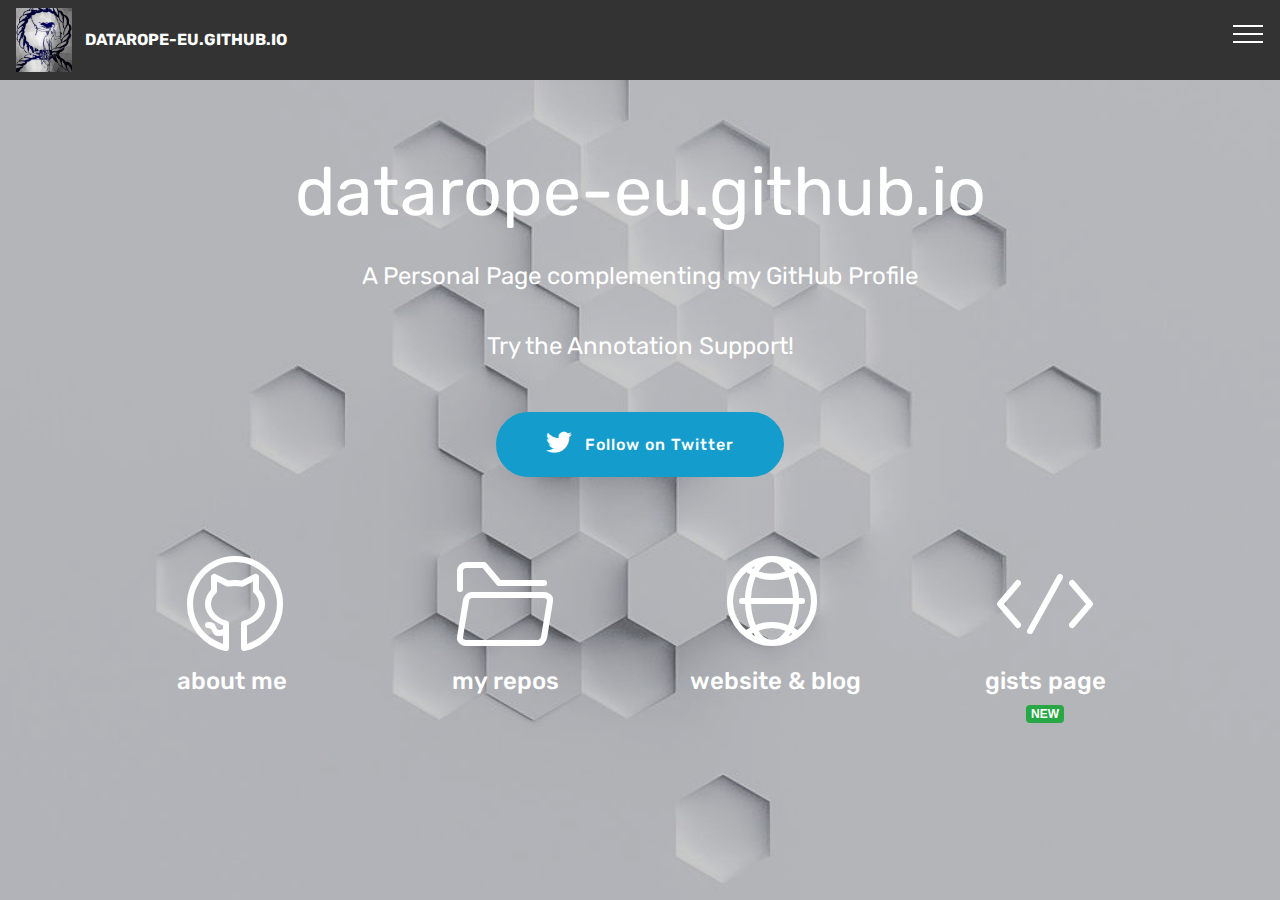
==== index.html @ dbf048c5 "Adding Annotation Support" ====
<!DOCTYPE html>
<html>
<head>
  <meta charset="UTF-8">
  <meta http-equiv="X-UA-Compatible" content="IE=edge">
  <meta name="generator" content="undefined">
  <meta name="viewport" content="width=device-width, initial-scale=1, minimum-scale=1">
  <link rel="shortcut icon" href="assets/images/ms-icon-128x128.png" type="image/x-icon">
  <meta name="description" content="Welcome to DataRope EU on github! This is my personal page, visit my repos and blog, as well. Not to mention the gists page.">
  <title>datarope-eu.github.io | Home</title>
  <link rel="stylesheet" href="assets/web/assets/mobirise-icons-bold/mobirise-icons-bold.css">
  <link rel="stylesheet" href="assets/web/assets/mobirise-icons/mobirise-icons.css">
  <link rel="stylesheet" href="assets/tether/tether.min.css">
  <link rel="stylesheet" href="assets/bootstrap/css/bootstrap.min.css">
  <link rel="stylesheet" href="assets/bootstrap/css/bootstrap-grid.min.css">
  <link rel="stylesheet" href="assets/bootstrap/css/bootstrap-reboot.min.css">
  <link rel="stylesheet" href="assets/dropdown/css/style.css">
  <link rel="stylesheet" href="assets/socicon/css/styles.css">
  <link rel="stylesheet" href="assets/animatecss/animate.min.css">
  <link rel="stylesheet" href="assets/theme/css/style.css">
  <link rel="stylesheet" href="assets/mobirise/css/mbr-additional.css" type="text/css">
</head>

<body>
  <section class="menu cid-r6rlyRxG85" once="menu" id="menu1-0">
    <nav class="navbar navbar-expand beta-menu navbar-dropdown align-items-center navbar-fixed-top collapsed">
        <button class="navbar-toggler navbar-toggler-right" type="button" data-toggle="collapse" data-target="#navbarSupportedContent" aria-controls="navbarSupportedContent" aria-expanded="false" aria-label="Toggle navigation">
            <div class="hamburger">
                <span></span>
                <span></span>
                <span></span>
                <span></span>
            </div>
        </button>
        <div class="menu-logo">
            <div class="navbar-brand">
                <span class="navbar-logo">
                    <a href="https://datarope-eu.github.io">
                         <img src="assets/images/ms-icon-128x128.png" alt="datarope-eu" title="" style="height: 4rem;">
                    </a>
                </span>
                <span class="navbar-caption-wrap"><a class="navbar-caption text-white display-4" href="https://datarope-eu.github.io">DATAROPE-EU.GITHUB.IO</a></span>
            </div>
        </div>
        <div class="collapse navbar-collapse" id="navbarSupportedContent">
            <ul class="navbar-nav nav-dropdown nav-right" data-app-modern-menu="true"><li class="nav-item">
                    <a class="nav-link link text-white display-4" href="https://stackexchange.com/users/14289526/datarope-eu"><span class="socicon socicon-stackoverflow mbr-iconfont mbr-iconfont-btn"></span>stackexchange
                        </a>
                </li>
                <li class="nav-item">
                    <a class="nav-link link text-white display-4" href="https://datarope-eu.github.io"><span class="socicon socicon-github mbr-iconfont mbr-iconfont-btn"></span>
                        about me</a><a class="badge badge-warning" title="Real Gits, out in the wild!"> CAUTION! LIVE GIT </a>
                </li></ul>
        </div>
    </nav>
</section>

<section class="engine"><a href="https://datarope-eu.github.io">DataRope in GitHub</a></section><section class="header12 cid-r6rmsxIyVg mbr-fullscreen" id="header12-1">
    <div class="mbr-overlay" style="opacity: 0.4; background-color: rgb(118, 118, 118);">
    </div>

    <div class="container  ">
            <div class="media-container">
                <div class="col-md-12 align-center">
                    <h1 class="mbr-section-title pb-3 mbr-white mbr-bold mbr-fonts-style display-1"><span style="font-weight: normal;">
                        datarope-eu.github.io</span></h1>
                    <p class="mbr-text pb-3 mbr-white mbr-fonts-style display-5">
                        A Personal Page complementing my GitHub Profile</p>
                    <p class="mbr-text pb-3 mbr-white mbr-fonts-style display-5">
                        Try the Annotation Support!</p>                    
                    <div class="mbr-section-btn align-center py-2"><a class="btn btn-md btn-primary display-4" href="https://twitter.com/datarope_eu" target="_blank"><span class="socicon socicon-twitter mbr-iconfont mbr-iconfont-btn"></span>Follow on Twitter</a></div>

                    <div class="icons-media-container mbr-white">
                        <div class="card col-12 col-md-6 col-lg-3">
                            <div class="icon-block">
                            <a href="https://github.com/datarope-eu" target="_blank">
                                <span class="mbr-iconfont mbrib-github"></span>
                            </a>
                            </div>
                            <h5 class="mbr-fonts-style display-5">
                                about me&nbsp;</h5>
                        </div>

                        <div class="card col-12 col-md-6 col-lg-3">
                            <div class="icon-block">
                                <a href="my-repos.html" target="_blank">
                                    <span class="mbr-iconfont mbrib-opened-folder"></span>
                                </a>
                            </div>
                            <h5 class="mbr-fonts-style display-5">
                                my repos</h5>
                        </div>

                        <div class="card col-12 col-md-6 col-lg-3">
                            <div class="icon-block">
                                <a href="https://www.datarope.eu" target="_blank">
                                    <span class="mbr-iconfont mbrib-globe-2"></span>
                                </a>
                            </div>
                            <h5 class="mbr-fonts-style display-5">website &amp; blog</h5>
                        </div>

                        <div class="card col-12 col-md-6 col-lg-3">
                            <div class="icon-block">
                                <a href="https://gist.github.com/datarope-eu" target="_blank">
                                    <span class="mbr-iconfont mbrib-code"></span>
                                </a>
                            </div>
                            <h5 class="mbr-fonts-style display-5">gists page</h5>
                            <a href="https://gist.github.com/datarope-eu" target="_blank"><span class="badge badge-success" title="gits gobbling up gists">NEW</span></a>
                        </div>
                    </div>
                </div>
            </div>
    </div>
</section>


  <script src="assets/web/assets/jquery/jquery.min.js"></script>
  <script src="assets/bootstrap/js/bootstrap.min.js"></script>
  <script src="assets/dropdown/js/script.min.js"></script>
  <script src="assets/viewportchecker/jquery.viewportchecker.js"></script>
  <script src="assets/theme/js/script.js"></script>
  <script src="https://hypothes.is/embed.js" async></script>
  </body>
</html>
---- assets/web/assets/mobirise-icons-bold/mobirise-icons-bold.css ----
@font-face {
  font-family: 'mobirise-icons-bold';
  src:  url('mobirise-icons-bold.eot?m1l4yr');
  src:  url('mobirise-icons-bold.eot?m1l4yr#iefix') format('embedded-opentype'),
    url('mobirise-icons-bold.ttf?m1l4yr') format('truetype'),
    url('mobirise-icons-bold.woff?m1l4yr') format('woff'),
    url('mobirise-icons-bold.svg?m1l4yr#mobirise-icons-bold') format('svg');
  font-weight: normal;
  font-style: normal;
}

[class^="mbrib-"], [class*="mbrib-"] {
  /* use !important to prevent issues with browser extensions that change fonts */
  font-family: 'mobirise-icons-bold' !important;
  speak: none;
  font-style: normal;
  font-weight: normal;
  font-variant: normal;
  text-transform: none;
  line-height: 1;

  /* Better Font Rendering =========== */
  -webkit-font-smoothing: antialiased;
  -moz-osx-font-smoothing: grayscale;
}

.mbrib-add-submenu:before {
  content: "\e900";
}
.mbrib-alert:before {
  content: "\e901";
}
.mbrib-align-center:before {
  content: "\e902";
}
.mbrib-align-justify:before {
  content: "\e903";
}
.mbrib-align-left:before {
  content: "\e904";
}
.mbrib-align-right:before {
  content: "\e905";
}
.mbrib-android:before {
  content: "\e906";
}
.mbrib-apple:before {
  content: "\e907";
}
.mbrib-arrow-down:before {
  content: "\e908";
}
.mbrib-arrow-next:before {
  content: "\e909";
}
.mbrib-arrow-prev:before {
  content: "\e90a";
}
.mbrib-arrow-up:before {
  content: "\e90b";
}
.mbrib-bold:before {
  content: "\e90c";
}
.mbrib-bookmark:before {
  content: "\e90d";
}
.mbrib-bootstrap:before {
  content: "\e90e";
}
.mbrib-briefcase:before {
  content: "\e90f";
}
.mbrib-browse:before {
  content: "\e910";
}
.mbrib-bulleted-list:before {
  content: "\e911";
}
.mbrib-calendar:before {
  content: "\e912";
}
.mbrib-camera:before {
  content: "\e913";
}
.mbrib-cart-add:before {
  content: "\e914";
}
.mbrib-cart-full:before {
  content: "\e915";
}
.mbrib-cash:before {
  content: "\e916";
}
.mbrib-change-style:before {
  content: "\e917";
}
.mbrib-chat:before {
  content: "\e918";
}
.mbrib-clock:before {
  content: "\e919";
}
.mbrib-close:before {
  content: "\e91a";
}
.mbrib-cloud:before {
  content: "\e91b";
}
.mbrib-code:before {
  content: "\e91c";
}
.mbrib-contact-form:before {
  content: "\e91d";
}
.mbrib-credit-card:before {
  content: "\e91e";
}
.mbrib-cursor-click:before {
  content: "\e91f";
}
.mbrib-cust-feedback:before {
  content: "\e920";
}
.mbrib-database:before {
  content: "\e921";
}
.mbrib-delivery:before {
  content: "\e922";
}
.mbrib-desktop:before {
  content: "\e923";
}
.mbrib-devices:before {
  content: "\e924";
}
.mbrib-down:before {
  content: "\e925";
}
.mbrib-download:before {
  content: "\e926";
}
.mbrib-drag-n-drop:before {
  content: "\e927";
}
.mbrib-drag-n-drop2:before {
  content: "\e928";
}
.mbrib-edit:before {
  content: "\e929";
}
.mbrib-edit2:before {
  content: "\e92a";
}
.mbrib-error:before {
  content: "\e92b";
}
.mbrib-extension:before {
  content: "\e92c";
}
.mbrib-features:before {
  content: "\e92d";
}
.mbrib-file:before {
  content: "\e92e";
}
.mbrib-flag:before {
  content: "\e92f";
}
.mbrib-folder:before {
  content: "\e930";
}
.mbrib-gift:before {
  content: "\e931";
}
.mbrib-github:before {
  content: "\e932";
}
.mbrib-globe-2:before {
  content: "\e933";
}
.mbrib-globe:before {
  content: "\e934";
}
.mbrib-growing-chart:before {
  content: "\e935";
}
.mbrib-hearth:before {
  content: "\e936";
}
.mbrib-help:before {
  content: "\e937";
}
.mbrib-home:before {
  content: "\e938";
}
.mbrib-hot-cup:before {
  content: "\e939";
}
.mbrib-idea:before {
  content: "\e93a";
}
.mbrib-image-gallery:before {
  content: "\e93b";
}
.mbrib-image-slider:before {
  content: "\e93c";
}
.mbrib-info:before {
  content: "\e93d";
}
.mbrib-italic:before {
  content: "\e93e";
}
.mbrib-key:before {
  content: "\e93f";
}
.mbrib-laptop:before {
  content: "\e940";
}
.mbrib-layers:before {
  content: "\e941";
}
.mbrib-left-right:before {
  content: "\e942";
}
.mbrib-left:before {
  content: "\e943";
}
.mbrib-letter:before {
  content: "\e944";
}
.mbrib-like:before {
  content: "\e945";
}
.mbrib-link:before {
  content: "\e946";
}
.mbrib-lock:before {
  content: "\e947";
}
.mbrib-login:before {
  content: "\e948";
}
.mbrib-logout:before {
  content: "\e949";
}
.mbrib-magic-stick:before {
  content: "\e94a";
}
.mbrib-map-pin:before {
  content: "\e94b";
}
.mbrib-menu:before {
  content: "\e94c";
}
.mbrib-mobile:before {
  content: "\e94d";
}
.mbrib-mobile2:before {
  content: "\e94e";
}
.mbrib-mobirise:before {
  content: "\e94f";
}
.mbrib-more-horizontal:before {
  content: "\e950";
}
.mbrib-more-vertical:before {
  content: "\e951";
}
.mbrib-music:before {
  content: "\e952";
}
.mbrib-new-file:before {
  content: "\e953";
}
.mbrib-numbered-list:before {
  content: "\e954";
}
.mbrib-opened-folder:before {
  content: "\e955";
}
.mbrib-pages:before {
  content: "\e956";
}
.mbrib-paper-plane:before {
  content: "\e957";
}
.mbrib-paperclip:before {
  content: "\e958";
}
.mbrib-photo:before {
  content: "\e959";
}
.mbrib-photos:before {
  content: "\e95a";
}
.mbrib-pin:before {
  content: "\e95b";
}
.mbrib-play:before {
  content: "\e95c";
}
.mbrib-plus:before {
  content: "\e95d";
}
.mbrib-preview:before {
  content: "\e95e";
}
.mbrib-print:before {
  content: "\e95f";
}
.mbrib-protect:before {
  content: "\e960";
}
.mbrib-question:before {
  content: "\e961";
}
.mbrib-quote-left:before {
  content: "\e962";
}
.mbrib-quote-right:before {
  content: "\e963";
}
.mbrib-redo:before {
  content: "\e964";
}
.mbrib-refresh:before {
  content: "\e965";
}
.mbrib-responsive:before {
  content: "\e966";
}
.mbrib-right:before {
  content: "\e967";
}
.mbrib-rocket:before {
  content: "\e968";
}
.mbrib-sad-face:before {
  content: "\e969";
}
.mbrib-sale:before {
  content: "\e96a";
}
.mbrib-save:before {
  content: "\e96b";
}
.mbrib-search:before {
  content: "\e96c";
}
.mbrib-setting:before {
  content: "\e96d";
}
.mbrib-setting2:before {
  content: "\e96e";
}
.mbrib-setting3:before {
  content: "\e96f";
}
.mbrib-share:before {
  content: "\e970";
}
.mbrib-shopping-bag:before {
  content: "\e971";
}
.mbrib-shopping-basket:before {
  content: "\e972";
}
.mbrib-shopping-cart:before {
  content: "\e973";
}
.mbrib-sites:before {
  content: "\e974";
}
.mbrib-smile-face:before {
  content: "\e975";
}
.mbrib-speed:before {
  content: "\e976";
}
.mbrib-star:before {
  content: "\e977";
}
.mbrib-success:before {
  content: "\e978";
}
.mbrib-sun:before {
  content: "\e979";
}
.mbrib-sun2:before {
  content: "\e97a";
}
.mbrib-tablet-vertical:before {
  content: "\e97b";
}
.mbrib-tablet:before {
  content: "\e97c";
}
.mbrib-target:before {
  content: "\e97d";
}
.mbrib-timer:before {
  content: "\e97e";
}
.mbrib-to-ftp:before {
  content: "\e97f";
}
.mbrib-to-local-drive:before {
  content: "\e980";
}
.mbrib-touch-swipe:before {
  content: "\e981";
}
.mbrib-touch:before {
  content: "\e982";
}
.mbrib-trash:before {
  content: "\e983";
}
.mbrib-underline:before {
  content: "\e984";
}
.mbrib-undo:before {
  content: "\e985";
}
.mbrib-unlink:before {
  content: "\e986";
}
.mbrib-unlock:before {
  content: "\e987";
}
.mbrib-up-down:before {
  content: "\e988";
}
.mbrib-up:before {
  content: "\e989";
}
.mbrib-update:before {
  content: "\e98a";
}
.mbrib-upload:before {
  content: "\e98b";
}
.mbrib-user:before {
  content: "\e98c";
}
.mbrib-user2:before {
  content: "\e98d";
}
.mbrib-users:before {
  content: "\e98e";
}
.mbrib-video-play:before {
  content: "\e98f";
}
.mbrib-video:before {
  content: "\e990";
}
.mbrib-watch:before {
  content: "\e991";
}
.mbrib-website-theme:before {
  content: "\e992";
}
.mbrib-wifi:before {
  content: "\e993";
}
.mbrib-windows:before {
  content: "\e994";
}
.mbrib-zoom-out:before {
  content: "\e995";
}
---- assets/web/assets/mobirise-icons/mobirise-icons.css ----
@font-face {
  font-family: 'MobiriseIcons';
  src:  url('mobirise-icons.eot?spat4u');
  src:  url('mobirise-icons.eot?spat4u#iefix') format('embedded-opentype'),
    url('mobirise-icons.ttf?spat4u') format('truetype'),
    url('mobirise-icons.woff?spat4u') format('woff'),
    url('mobirise-icons.svg?spat4u#MobiriseIcons') format('svg');
  font-weight: normal;
  font-style: normal;
}

[class^="mbri-"], [class*=" mbri-"] {
  /* use !important to prevent issues with browser extensions that change fonts */
  font-family: MobiriseIcons !important;
  speak: none;
  font-style: normal;
  font-weight: normal;
  font-variant: normal;
  text-transform: none;
  line-height: 1;

  /* Better Font Rendering =========== */
  -webkit-font-smoothing: antialiased;
  -moz-osx-font-smoothing: grayscale;
}

.mbri-add-submenu:before {
  content: "\e900";
}
.mbri-alert:before {
  content: "\e901";
}
.mbri-align-center:before {
  content: "\e902";
}
.mbri-align-justify:before {
  content: "\e903";
}
.mbri-align-left:before {
  content: "\e904";
}
.mbri-align-right:before {
  content: "\e905";
}
.mbri-android:before {
  content: "\e906";
}
.mbri-apple:before {
  content: "\e907";
}
.mbri-arrow-down:before {
  content: "\e908";
}
.mbri-arrow-next:before {
  content: "\e909";
}
.mbri-arrow-prev:before {
  content: "\e90a";
}
.mbri-arrow-up:before {
  content: "\e90b";
}
.mbri-bold:before {
  content: "\e90c";
}
.mbri-bookmark:before {
  content: "\e90d";
}
.mbri-bootstrap:before {
  content: "\e90e";
}
.mbri-briefcase:before {
  content: "\e90f";
}
.mbri-browse:before {
  content: "\e910";
}
.mbri-bulleted-list:before {
  content: "\e911";
}
.mbri-calendar:before {
  content: "\e912";
}
.mbri-camera:before {
  content: "\e913";
}
.mbri-cart-add:before {
  content: "\e914";
}
.mbri-cart-full:before {
  content: "\e915";
}
.mbri-cash:before {
  content: "\e916";
}
.mbri-change-style:before {
  content: "\e917";
}
.mbri-chat:before {
  content: "\e918";
}
.mbri-clock:before {
  content: "\e919";
}
.mbri-close:before {
  content: "\e91a";
}
.mbri-cloud:before {
  content: "\e91b";
}
.mbri-code:before {
  content: "\e91c";
}
.mbri-contact-form:before {
  content: "\e91d";
}
.mbri-credit-card:before {
  content: "\e91e";
}
.mbri-cursor-click:before {
  content: "\e91f";
}
.mbri-cust-feedback:before {
  content: "\e920";
}
.mbri-database:before {
  content: "\e921";
}
.mbri-delivery:before {
  content: "\e922";
}
.mbri-desktop:before {
  content: "\e923";
}
.mbri-devices:before {
  content: "\e924";
}
.mbri-down:before {
  content: "\e925";
}
.mbri-download:before {
  content: "\e989";
}
.mbri-drag-n-drop:before {
  content: "\e927";
}
.mbri-drag-n-drop2:before {
  content: "\e928";
}
.mbri-edit:before {
  content: "\e929";
}
.mbri-edit2:before {
  content: "\e92a";
}
.mbri-error:before {
  content: "\e92b";
}
.mbri-extension:before {
  content: "\e92c";
}
.mbri-features:before {
  content: "\e92d";
}
.mbri-file:before {
  content: "\e92e";
}
.mbri-flag:before {
  content: "\e92f";
}
.mbri-folder:before {
  content: "\e930";
}
.mbri-gift:before {
  content: "\e931";
}
.mbri-github:before {
  content: "\e932";
}
.mbri-globe:before {
  content: "\e933";
}
.mbri-globe-2:before {
  content: "\e934";
}
.mbri-growing-chart:before {
  content: "\e935";
}
.mbri-hearth:before {
  content: "\e936";
}
.mbri-help:before {
  content: "\e937";
}
.mbri-home:before {
  content: "\e938";
}
.mbri-hot-cup:before {
  content: "\e939";
}
.mbri-idea:before {
  content: "\e93a";
}
.mbri-image-gallery:before {
  content: "\e93b";
}
.mbri-image-slider:before {
  content: "\e93c";
}
.mbri-info:before {
  content: "\e93d";
}
.mbri-italic:before {
  content: "\e93e";
}
.mbri-key:before {
  content: "\e93f";
}
.mbri-laptop:before {
  content: "\e940";
}
.mbri-layers:before {
  content: "\e941";
}
.mbri-left-right:before {
  content: "\e942";
}
.mbri-left:before {
  content: "\e943";
}
.mbri-letter:before {
  content: "\e944";
}
.mbri-like:before {
  content: "\e945";
}
.mbri-link:before {
  content: "\e946";
}
.mbri-lock:before {
  content: "\e947";
}
.mbri-login:before {
  content: "\e948";
}
.mbri-logout:before {
  content: "\e949";
}
.mbri-magic-stick:before {
  content: "\e94a";
}
.mbri-map-pin:before {
  content: "\e94b";
}
.mbri-menu:before {
  content: "\e94c";
}
.mbri-mobile:before {
  content: "\e94d";
}
.mbri-mobile2:before {
  content: "\e94e";
}
.mbri-mobirise:before {
  content: "\e94f";
}
.mbri-more-horizontal:before {
  content: "\e950";
}
.mbri-more-vertical:before {
  content: "\e951";
}
.mbri-music:before {
  content: "\e952";
}
.mbri-new-file:before {
  content: "\e953";
}
.mbri-numbered-list:before {
  content: "\e954";
}
.mbri-opened-folder:before {
  content: "\e955";
}
.mbri-pages:before {
  content: "\e956";
}
.mbri-paper-plane:before {
  content: "\e957";
}
.mbri-paperclip:before {
  content: "\e958";
}
.mbri-photo:before {
  content: "\e959";
}
.mbri-photos:before {
  content: "\e95a";
}
.mbri-pin:before {
  content: "\e95b";
}
.mbri-play:before {
  content: "\e95c";
}
.mbri-plus:before {
  content: "\e95d";
}
.mbri-preview:before {
  content: "\e95e";
}
.mbri-print:before {
  content: "\e95f";
}
.mbri-protect:before {
  content: "\e960";
}
.mbri-question:before {
  content: "\e961";
}
.mbri-quote-left:before {
  content: "\e962";
}
.mbri-quote-right:before {
  content: "\e963";
}
.mbri-refresh:before {
  content: "\e964";
}
.mbri-responsive:before {
  content: "\e965";
}
.mbri-right:before {
  content: "\e966";
}
.mbri-rocket:before {
  content: "\e967";
}
.mbri-sad-face:before {
  content: "\e968";
}
.mbri-sale:before {
  content: "\e969";
}
.mbri-save:before {
  content: "\e96a";
}
.mbri-search:before {
  content: "\e96b";
}
.mbri-setting:before {
  content: "\e96c";
}
.mbri-setting2:before {
  content: "\e96d";
}
.mbri-setting3:before {
  content: "\e96e";
}
.mbri-share:before {
  content: "\e96f";
}
.mbri-shopping-bag:before {
  content: "\e970";
}
.mbri-shopping-basket:before {
  content: "\e971";
}
.mbri-shopping-cart:before {
  content: "\e972";
}
.mbri-sites:before {
  content: "\e973";
}
.mbri-smile-face:before {
  content: "\e974";
}
.mbri-speed:before {
  content: "\e975";
}
.mbri-star:before {
  content: "\e976";
}
.mbri-success:before {
  content: "\e977";
}
.mbri-sun:before {
  content: "\e978";
}
.mbri-sun2:before {
  content: "\e979";
}
.mbri-tablet:before {
  content: "\e97a";
}
.mbri-tablet-vertical:before {
  content: "\e97b";
}
.mbri-target:before {
  content: "\e97c";
}
.mbri-timer:before {
  content: "\e97d";
}
.mbri-to-ftp:before {
  content: "\e97e";
}
.mbri-to-local-drive:before {
  content: "\e97f";
}
.mbri-touch-swipe:before {
  content: "\e980";
}
.mbri-touch:before {
  content: "\e981";
}
.mbri-trash:before {
  content: "\e982";
}
.mbri-underline:before {
  content: "\e983";
}
.mbri-unlink:before {
  content: "\e984";
}
.mbri-unlock:before {
  content: "\e985";
}
.mbri-up-down:before {
  content: "\e986";
}
.mbri-up:before {
  content: "\e987";
}
.mbri-update:before {
  content: "\e988";
}
.mbri-upload:before {
 content: "\e926"; 
}
.mbri-user:before {
  content: "\e98a";
}
.mbri-user2:before {
  content: "\e98b";
}
.mbri-users:before {
  content: "\e98c";
}
.mbri-video:before {
  content: "\e98d";
}
.mbri-video-play:before {
  content: "\e98e";
}
.mbri-watch:before {
  content: "\e98f";
}
.mbri-website-theme:before {
  content: "\e990";
}
.mbri-wifi:before {
  content: "\e991";
}
.mbri-windows:before {
  content: "\e992";
}
.mbri-zoom-out:before {
  content: "\e993";
}
.mbri-redo:before {
  content: "\e994";
}
.mbri-undo:before {
  content: "\e995";
}
---- assets/dropdown/css/style.css ----
.navbar-dropdown {
  left: 0;
  padding: 0;
  position: absolute;
  right: 0;
  top: 0;
  transition: all 0.45s ease;
  z-index: 1030;
  background: #282828; }
  .navbar-dropdown .navbar-logo {
    margin-right: 0.8rem;
    transition: margin 0.3s ease-in-out;
    vertical-align: middle; }
    .navbar-dropdown .navbar-logo img {
      height: 3.125rem;
      transition: all 0.3s ease-in-out; }
    .navbar-dropdown .navbar-logo.mbr-iconfont {
      font-size: 3.125rem;
      line-height: 3.125rem; }
  .navbar-dropdown .navbar-caption {
    font-weight: 700;
    white-space: normal;
    vertical-align: -4px;
    line-height: 3.125rem !important; }
    .navbar-dropdown .navbar-caption, .navbar-dropdown .navbar-caption:hover {
      color: inherit;
      text-decoration: none; }
  .navbar-dropdown .mbr-iconfont + .navbar-caption {
    vertical-align: -1px; }
  .navbar-dropdown.navbar-fixed-top {
    position: fixed; }
  .navbar-dropdown .navbar-brand span {
    vertical-align: -4px; }
  .navbar-dropdown.bg-color.transparent {
    background: none; }
  .navbar-dropdown.navbar-short .navbar-brand {
    padding: 0.625rem 0; }
    .navbar-dropdown.navbar-short .navbar-brand span {
      vertical-align: -1px; }
  .navbar-dropdown.navbar-short .navbar-caption {
    line-height: 2.375rem !important;
    vertical-align: -2px; }
  .navbar-dropdown.navbar-short .navbar-logo {
    margin-right: 0.5rem; }
    .navbar-dropdown.navbar-short .navbar-logo img {
      height: 2.375rem; }
    .navbar-dropdown.navbar-short .navbar-logo.mbr-iconfont {
      font-size: 2.375rem;
      line-height: 2.375rem; }
  .navbar-dropdown.navbar-short .mbr-table-cell {
    height: 3.625rem; }
  .navbar-dropdown .navbar-close {
    left: 0.6875rem;
    position: fixed;
    top: 0.75rem;
    z-index: 1000; }
  .navbar-dropdown .hamburger-icon {
    content: "";
    display: inline-block;
    vertical-align: middle;
    width: 16px;
    -webkit-box-shadow: 0 -6px 0 1px #282828,0 0 0 1px #282828,0 6px 0 1px #282828;
    -moz-box-shadow: 0 -6px 0 1px #282828,0 0 0 1px #282828,0 6px 0 1px #282828;
    box-shadow: 0 -6px 0 1px #282828,0 0 0 1px #282828,0 6px 0 1px #282828; }

.dropdown-menu .dropdown-toggle[data-toggle="dropdown-submenu"]::after {
  border-bottom: 0.35em solid transparent;
  border-left: 0.35em solid;
  border-right: 0;
  border-top: 0.35em solid transparent;
  margin-left: 0.3rem; }

.dropdown-menu .dropdown-item:focus {
  outline: 0; }

.nav-dropdown {
  font-size: 0.75rem;
  font-weight: 500;
  height: auto !important; }
  .nav-dropdown .nav-btn {
    padding-left: 1rem; }
  .nav-dropdown .link {
    margin: .667em 1.667em;
    font-weight: 500;
    padding: 0;
    transition: color .2s ease-in-out; }
    .nav-dropdown .link.dropdown-toggle {
      margin-right: 2.583em; }
      .nav-dropdown .link.dropdown-toggle::after {
        margin-left: .25rem;
        border-top: 0.35em solid;
        border-right: 0.35em solid transparent;
        border-left: 0.35em solid transparent;
        border-bottom: 0; }
      .nav-dropdown .link.dropdown-toggle[aria-expanded="true"] {
        margin: 0;
        padding: 0.667em 3.263em  0.667em 1.667em; }
  .nav-dropdown .link::after,
  .nav-dropdown .dropdown-item::after {
    color: inherit; }
  .nav-dropdown .btn {
    font-size: 0.75rem;
    font-weight: 700;
    letter-spacing: 0;
    margin-bottom: 0;
    padding-left: 1.25rem;
    padding-right: 1.25rem; }
  .nav-dropdown .dropdown-menu {
    border-radius: 0;
    border: 0;
    left: 0;
    margin: 0;
    padding-bottom: 1.25rem;
    padding-top: 1.25rem;
    position: relative; }
  .nav-dropdown .dropdown-submenu {
    margin-left: 0.125rem;
    top: 0; }
  .nav-dropdown .dropdown-item {
    font-weight: 500;
    line-height: 2;
    padding: 0.3846em 4.615em 0.3846em 1.5385em;
    position: relative;
    transition: color .2s ease-in-out, background-color .2s ease-in-out; }
    .nav-dropdown .dropdown-item::after {
      margin-top: -0.3077em;
      position: absolute;
      right: 1.1538em;
      top: 50%; }
    .nav-dropdown .dropdown-item:focus, .nav-dropdown .dropdown-item:hover {
      background: none; }

@media (max-width: 767px) {
  .nav-dropdown.navbar-toggleable-sm {
    bottom: 0;
    display: none;
    left: 0;
    overflow-x: hidden;
    position: fixed;
    top: 0;
    transform: translateX(-100%);
    -ms-transform: translateX(-100%);
    -webkit-transform: translateX(-100%);
    width: 18.75rem;
    z-index: 999; } }
.nav-dropdown.navbar-toggleable-xl {
  bottom: 0;
  display: none;
  left: 0;
  overflow-x: hidden;
  position: fixed;
  top: 0;
  transform: translateX(-100%);
  -ms-transform: translateX(-100%);
  -webkit-transform: translateX(-100%);
  width: 18.75rem;
  z-index: 999; }

.nav-dropdown-sm {
  display: block !important;
  overflow-x: hidden;
  overflow: auto;
  padding-top: 3.875rem; }
  .nav-dropdown-sm::after {
    content: "";
    display: block;
    height: 3rem;
    width: 100%; }
  .nav-dropdown-sm.collapse.in ~ .navbar-close {
    display: block !important; }
  .nav-dropdown-sm.collapsing, .nav-dropdown-sm.collapse.in {
    transform: translateX(0);
    -ms-transform: translateX(0);
    -webkit-transform: translateX(0);
    transition: all 0.25s ease-out;
    -webkit-transition: all 0.25s ease-out;
    background: #282828; }
  .nav-dropdown-sm.collapsing[aria-expanded="false"] {
    transform: translateX(-100%);
    -ms-transform: translateX(-100%);
    -webkit-transform: translateX(-100%); }
  .nav-dropdown-sm .nav-item {
    display: block;
    margin-left: 0 !important;
    padding-left: 0; }
  .nav-dropdown-sm .link,
  .nav-dropdown-sm .dropdown-item {
    border-top: 1px dotted rgba(255, 255, 255, 0.1);
    font-size: 0.8125rem;
    line-height: 1.6;
    margin: 0 !important;
    padding: 0.875rem 2.4rem 0.875rem 1.5625rem !important;
    position: relative;
    white-space: normal; }
    .nav-dropdown-sm .link:focus, .nav-dropdown-sm .link:hover,
    .nav-dropdown-sm .dropdown-item:focus,
    .nav-dropdown-sm .dropdown-item:hover {
      background: rgba(0, 0, 0, 0.2) !important;
      color: #c0a375; }
  .nav-dropdown-sm .nav-btn {
    position: relative;
    padding: 1.5625rem 1.5625rem 0 1.5625rem; }
    .nav-dropdown-sm .nav-btn::before {
      border-top: 1px dotted rgba(255, 255, 255, 0.1);
      content: "";
      left: 0;
      position: absolute;
      top: 0;
      width: 100%; }
    .nav-dropdown-sm .nav-btn + .nav-btn {
      padding-top: 0.625rem; }
      .nav-dropdown-sm .nav-btn + .nav-btn::before {
        display: none; }
  .nav-dropdown-sm .btn {
    padding: 0.625rem 0; }
  .nav-dropdown-sm .dropdown-toggle[data-toggle="dropdown-submenu"]::after {
    margin-left: .25rem;
    border-top: 0.35em solid;
    border-right: 0.35em solid transparent;
    border-left: 0.35em solid transparent;
    border-bottom: 0; }
  .nav-dropdown-sm .dropdown-toggle[data-toggle="dropdown-submenu"][aria-expanded="true"]::after {
    border-top: 0;
    border-right: 0.35em solid transparent;
    border-left: 0.35em solid transparent;
    border-bottom: 0.35em solid; }
  .nav-dropdown-sm .dropdown-menu {
    margin: 0;
    padding: 0;
    position: relative;
    top: 0;
    left: 0;
    width: 100%;
    border: 0;
    float: none;
    border-radius: 0;
    background: none; }
  .nav-dropdown-sm .dropdown-submenu {
    left: 100%;
    margin-left: 0.125rem;
    margin-top: -1.25rem;
    top: 0; }

.navbar-toggleable-sm .nav-dropdown .dropdown-menu {
  position: absolute; }

.navbar-toggleable-sm .nav-dropdown .dropdown-submenu {
  left: 100%;
  margin-left: 0.125rem;
  margin-top: -1.25rem;
  top: 0; }

.navbar-toggleable-sm.opened .nav-dropdown .dropdown-menu {
  position: relative; }

.navbar-toggleable-sm.opened .nav-dropdown .dropdown-submenu {
  left: 0;
  margin-left: 00rem;
  margin-top: 0rem;
  top: 0; }

.is-builder .nav-dropdown.collapsing {
  transition: none !important; }

/*# sourceMappingURL=style.css.map */
---- assets/socicon/css/styles.css ----
@charset "UTF-8";

@font-face {
  font-family: "socicon";
  src:url("../fonts/socicon.eot");
  src:url("../fonts/socicon.eot?#iefix") format("embedded-opentype"),
    url("../fonts/socicon.woff") format("woff"),
    url("../fonts/socicon.ttf") format("truetype"),
    url("../fonts/socicon.svg#socicon") format("svg");
  font-weight: normal;
  font-style: normal;

}

[data-icon]:before {
  font-family: "socicon" !important;
  content: attr(data-icon);
  font-style: normal !important;
  font-weight: normal !important;
  font-variant: normal !important;
  text-transform: none !important;
  speak: none;
  line-height: 1;
  -webkit-font-smoothing: antialiased;
  -moz-osx-font-smoothing: grayscale;
}

[class^="socicon-"]:before,
[class*=" socicon-"]:before {
  font-family: "socicon" !important;
  font-style: normal !important;
  font-weight: normal !important;
  font-variant: normal !important;
  text-transform: none !important;
  speak: none;
  line-height: 1;
  -webkit-font-smoothing: antialiased;
  -moz-osx-font-smoothing: grayscale;
}

.socicon-modelmayhem:before {
  content: "\e000";
}
.socicon-mixcloud:before {
  content: "\e001";
}
.socicon-drupal:before {
  content: "\e002";
}
.socicon-swarm:before {
  content: "\e003";
}
.socicon-istock:before {
  content: "\e004";
}
.socicon-yammer:before {
  content: "\e005";
}
.socicon-ello:before {
  content: "\e006";
}
.socicon-stackoverflow:before {
  content: "\e007";
}
.socicon-persona:before {
  content: "\e008";
}
.socicon-triplej:before {
  content: "\e009";
}
.socicon-houzz:before {
  content: "\e00a";
}
.socicon-rss:before {
  content: "\e00b";
}
.socicon-paypal:before {
  content: "\e00c";
}
.socicon-odnoklassniki:before {
  content: "\e00d";
}
.socicon-airbnb:before {
  content: "\e00e";
}
.socicon-periscope:before {
  content: "\e00f";
}
.socicon-outlook:before {
  content: "\e010";
}
.socicon-coderwall:before {
  content: "\e011";
}
.socicon-tripadvisor:before {
  content: "\e012";
}
.socicon-appnet:before {
  content: "\e013";
}
.socicon-goodreads:before {
  content: "\e014";
}
.socicon-tripit:before {
  content: "\e015";
}
.socicon-lanyrd:before {
  content: "\e016";
}
.socicon-slideshare:before {
  content: "\e017";
}
.socicon-buffer:before {
  content: "\e018";
}
.socicon-disqus:before {
  content: "\e019";
}
.socicon-vkontakte:before {
  content: "\e01a";
}
.socicon-whatsapp:before {
  content: "\e01b";
}
.socicon-patreon:before {
  content: "\e01c";
}
.socicon-storehouse:before {
  content: "\e01d";
}
.socicon-pocket:before {
  content: "\e01e";
}
.socicon-mail:before {
  content: "\e01f";
}
.socicon-blogger:before {
  content: "\e020";
}
.socicon-technorati:before {
  content: "\e021";
}
.socicon-reddit:before {
  content: "\e022";
}
.socicon-dribbble:before {
  content: "\e023";
}
.socicon-stumbleupon:before {
  content: "\e024";
}
.socicon-digg:before {
  content: "\e025";
}
.socicon-envato:before {
  content: "\e026";
}
.socicon-behance:before {
  content: "\e027";
}
.socicon-delicious:before {
  content: "\e028";
}
.socicon-deviantart:before {
  content: "\e029";
}
.socicon-forrst:before {
  content: "\e02a";
}
.socicon-play:before {
  content: "\e02b";
}
.socicon-zerply:before {
  content: "\e02c";
}
.socicon-wikipedia:before {
  content: "\e02d";
}
.socicon-apple:before {
  content: "\e02e";
}
.socicon-flattr:before {
  content: "\e02f";
}
.socicon-github:before {
  content: "\e030";
}
.socicon-renren:before {
  content: "\e031";
}
.socicon-friendfeed:before {
  content: "\e032";
}
.socicon-newsvine:before {
  content: "\e033";
}
.socicon-identica:before {
  content: "\e034";
}
.socicon-bebo:before {
  content: "\e035";
}
.socicon-zynga:before {
  content: "\e036";
}
.socicon-steam:before {
  content: "\e037";
}
.socicon-xbox:before {
  content: "\e038";
}
.socicon-windows:before {
  content: "\e039";
}
.socicon-qq:before {
  content: "\e03a";
}
.socicon-douban:before {
  content: "\e03b";
}
.socicon-meetup:before {
  content: "\e03c";
}
.socicon-playstation:before {
  content: "\e03d";
}
.socicon-android:before {
  content: "\e03e";
}
.socicon-snapchat:before {
  content: "\e03f";
}
.socicon-twitter:before {
  content: "\e040";
}
.socicon-facebook:before {
  content: "\e041";
}
.socicon-googleplus:before {
  content: "\e042";
}
.socicon-pinterest:before {
  content: "\e043";
}
.socicon-foursquare:before {
  content: "\e044";
}
.socicon-yahoo:before {
  content: "\e045";
}
.socicon-skype:before {
  content: "\e046";
}
.socicon-yelp:before {
  content: "\e047";
}
.socicon-feedburner:before {
  content: "\e048";
}
.socicon-linkedin:before {
  content: "\e049";
}
.socicon-viadeo:before {
  content: "\e04a";
}
.socicon-xing:before {
  content: "\e04b";
}
.socicon-myspace:before {
  content: "\e04c";
}
.socicon-soundcloud:before {
  content: "\e04d";
}
.socicon-spotify:before {
  content: "\e04e";
}
.socicon-grooveshark:before {
  content: "\e04f";
}
.socicon-lastfm:before {
  content: "\e050";
}
.socicon-youtube:before {
  content: "\e051";
}
.socicon-vimeo:before {
  content: "\e052";
}
.socicon-dailymotion:before {
  content: "\e053";
}
.socicon-vine:before {
  content: "\e054";
}
.socicon-flickr:before {
  content: "\e055";
}
.socicon-500px:before {
  content: "\e056";
}
.socicon-wordpress:before {
  content: "\e058";
}
.socicon-tumblr:before {
  content: "\e059";
}
.socicon-twitch:before {
  content: "\e05a";
}
.socicon-8tracks:before {
  content: "\e05b";
}
.socicon-amazon:before {
  content: "\e05c";
}
.socicon-icq:before {
  content: "\e05d";
}
.socicon-smugmug:before {
  content: "\e05e";
}
.socicon-ravelry:before {
  content: "\e05f";
}
.socicon-weibo:before {
  content: "\e060";
}
.socicon-baidu:before {
  content: "\e061";
}
.socicon-angellist:before {
  content: "\e062";
}
.socicon-ebay:before {
  content: "\e063";
}
.socicon-imdb:before {
  content: "\e064";
}
.socicon-stayfriends:before {
  content: "\e065";
}
.socicon-residentadvisor:before {
  content: "\e066";
}
.socicon-google:before {
  content: "\e067";
}
.socicon-yandex:before {
  content: "\e068";
}
.socicon-sharethis:before {
  content: "\e069";
}
.socicon-bandcamp:before {
  content: "\e06a";
}
.socicon-itunes:before {
  content: "\e06b";
}
.socicon-deezer:before {
  content: "\e06c";
}
.socicon-telegram:before {
  content: "\e06e";
}
.socicon-openid:before {
  content: "\e06f";
}
.socicon-amplement:before {
  content: "\e070";
}
.socicon-viber:before {
  content: "\e071";
}
.socicon-zomato:before {
  content: "\e072";
}
.socicon-draugiem:before {
  content: "\e074";
}
.socicon-endomodo:before {
  content: "\e075";
}
.socicon-filmweb:before {
  content: "\e076";
}
.socicon-stackexchange:before {
  content: "\e077";
}
.socicon-wykop:before {
  content: "\e078";
}
.socicon-teamspeak:before {
  content: "\e079";
}
.socicon-teamviewer:before {
  content: "\e07a";
}
.socicon-ventrilo:before {
  content: "\e07b";
}
.socicon-younow:before {
  content: "\e07c";
}
.socicon-raidcall:before {
  content: "\e07d";
}
.socicon-mumble:before {
  content: "\e07e";
}
.socicon-medium:before {
  content: "\e06d";
}
.socicon-bebee:before {
  content: "\e07f";
}
.socicon-hitbox:before {
  content: "\e080";
}
.socicon-reverbnation:before {
  content: "\e081";
}
.socicon-formulr:before {
  content: "\e082";
}
.socicon-instagram:before {
  content: "\e057";
}
.socicon-battlenet:before {
  content: "\e083";
}
.socicon-chrome:before {
  content: "\e084";
}
.socicon-discord:before {
  content: "\e086";
}
.socicon-issuu:before {
  content: "\e087";
}
.socicon-macos:before {
  content: "\e088";
}
.socicon-firefox:before {
  content: "\e089";
}
.socicon-opera:before {
  content: "\e08d";
}
.socicon-keybase:before {
  content: "\e090";
}
.socicon-alliance:before {
  content: "\e091";
}
.socicon-livejournal:before {
  content: "\e092";
}
.socicon-googlephotos:before {
  content: "\e093";
}
.socicon-horde:before {
  content: "\e094";
}
.socicon-etsy:before {
  content: "\e095";
}
.socicon-zapier:before {
  content: "\e096";
}
.socicon-google-scholar:before {
  content: "\e097";
}
.socicon-researchgate:before {
  content: "\e098";
}
.socicon-wechat:before {
  content: "\e099";
}
.socicon-strava:before {
  content: "\e09a";
}
.socicon-line:before {
  content: "\e09b";
}
.socicon-lyft:before {
  content: "\e09c";
}
.socicon-uber:before {
  content: "\e09d";
}
.socicon-songkick:before {
  content: "\e09e";
}
.socicon-viewbug:before {
  content: "\e09f";
}
.socicon-googlegroups:before {
  content: "\e0a0";
}
.socicon-quora:before {
  content: "\e073";
}
.socicon-diablo:before {
  content: "\e085";
}
.socicon-blizzard:before {
  content: "\e0a1";
}
.socicon-hearthstone:before {
  content: "\e08b";
}
.socicon-heroes:before {
  content: "\e08a";
}
.socicon-overwatch:before {
  content: "\e08c";
}
.socicon-warcraft:before {
  content: "\e08e";
}
.socicon-starcraft:before {
  content: "\e08f";
}
.socicon-beam:before {
  content: "\e0a2";
}
.socicon-curse:before {
  content: "\e0a3";
}
.socicon-player:before {
  content: "\e0a4";
}
.socicon-streamjar:before {
  content: "\e0a5";
}
.socicon-nintendo:before {
  content: "\e0a6";
}
.socicon-hellocoton:before {
  content: "\e0a7";
}
---- assets/theme/css/style.css ----
/*!
 * Mobirise v4 theme (https://mobirise.com/)
 * Copyright 2017 Mobirise
 */
section {
  background-color: #eeeeee; }

section,
.container,
.container-fluid {
  position: relative;
  word-wrap: break-word; }

a.mbr-iconfont:hover {
  text-decoration: none; }

.article .lead p, .article .lead ul, .article .lead ol, .article .lead pre, .article .lead blockquote {
  margin-bottom: 0; }

a {
  font-style: normal;
  font-weight: 400;
  cursor: pointer; }
  a, a:hover {
    text-decoration: none; }

figure {
  margin-bottom: 0; }

body {
  color: #232323; }

h1, h2, h3, h4, h5, h6,
.h1, .h2, .h3, .h4, .h5, .h6,
.display-1, .display-2, .display-3, .display-4 {
  line-height: 1;
  word-break: break-word;
  word-wrap: break-word; }

b, strong {
  font-weight: bold; }

blockquote {
  padding: 10px 0 10px 20px;
  position: relative;
  border-left: 2px solid;
  border-color: #ff3366; }

input:-webkit-autofill, input:-webkit-autofill:hover, input:-webkit-autofill:focus, input:-webkit-autofill:active {
  transition-delay: 9999s;
  transition-property: background-color, color; }

textarea[type="hidden"] {
  display: none; }

body {
  position: relative; }

section {
  background-position: 50% 50%;
  background-repeat: no-repeat;
  background-size: cover; }
  section .mbr-background-video,
  section .mbr-background-video-preview {
    position: absolute;
    bottom: 0;
    left: 0;
    right: 0;
    top: 0; }

.hidden {
  visibility: hidden; }

.mbr-z-index20 {
  z-index: 20; }

/*! Base colors */
.mbr-white {
  color: #ffffff; }

.mbr-black {
  color: #000000; }

.mbr-bg-white {
  background-color: #ffffff; }

.mbr-bg-black {
  background-color: #000000; }

/*! Text-aligns */
.align-left {
  text-align: left; }

.align-center {
  text-align: center; }

.align-right {
  text-align: right; }

@media (max-width: 767px) {
  .align-left, .align-center, .align-right, .mbr-section-btn, .mbr-section-title {
    text-align: center; } }
/*! Font-weight  */
.mbr-light {
  font-weight: 300; }

.mbr-regular {
  font-weight: 400; }

.mbr-semibold {
  font-weight: 500; }

.mbr-bold {
  font-weight: 700; }

/*! Media  */
.media-size-item {
  -webkit-flex: 1 1 auto;
  -moz-flex: 1 1 auto;
  -ms-flex: 1 1 auto;
  -o-flex: 1 1 auto;
  flex: 1 1 auto; }

.media-content {
  -webkit-flex-basis: 100%;
  flex-basis: 100%; }

.media-container-row {
  display: -ms-flexbox;
  display: -webkit-flex;
  display: flex;
  -webkit-flex-direction: row;
  -ms-flex-direction: row;
  flex-direction: row;
  -webkit-flex-wrap: wrap;
  -ms-flex-wrap: wrap;
  flex-wrap: wrap;
  -webkit-justify-content: center;
  -ms-flex-pack: center;
  justify-content: center;
  -webkit-align-content: center;
  -ms-flex-line-pack: center;
  align-content: center;
  -webkit-align-items: start;
  -ms-flex-align: start;
  align-items: start; }
  .media-container-row .media-size-item {
    width: 400px; }

.media-container-column {
  display: -ms-flexbox;
  display: -webkit-flex;
  display: flex;
  -webkit-flex-direction: column;
  -ms-flex-direction: column;
  flex-direction: column;
  -webkit-flex-wrap: wrap;
  -ms-flex-wrap: wrap;
  flex-wrap: wrap;
  -webkit-justify-content: center;
  -ms-flex-pack: center;
  justify-content: center;
  -webkit-align-content: center;
  -ms-flex-line-pack: center;
  align-content: center;
  -webkit-align-items: stretch;
  -ms-flex-align: stretch;
  align-items: stretch; }
  .media-container-column > * {
    width: 100%; }

@media (min-width: 992px) {
  .media-container-row {
    -webkit-flex-wrap: nowrap;
    -ms-flex-wrap: nowrap;
    flex-wrap: nowrap; } }
figure {
  overflow: hidden; }

figure[mbr-media-size] {
  transition: width 0.1s; }

.mbr-figure img, .mbr-figure iframe {
  display: block;
  width: 100%; }

.card {
  background-color: transparent;
  border: none; }

.card-img {
  text-align: center;
  flex-shrink: 0;
  -webkit-flex-shrink: 0; }

.media {
  max-width: 100%;
  margin: 0 auto; }

.mbr-figure {
  -ms-flex-item-align: center;
  -ms-grid-row-align: center;
  -webkit-align-self: center;
  align-self: center; }

.media-container > div {
  max-width: 100%; }

.mbr-figure img, .card-img img {
  width: 100%; }

@media (max-width: 991px) {
  .media-size-item {
    width: auto !important; }

  .media {
    width: auto; }

  .mbr-figure {
    width: 100% !important; } }
/*! Buttons */
.mbr-section-btn {
  margin-left: -.25rem;
  margin-right: -.25rem;
  font-size: 0; }

nav .mbr-section-btn {
  margin-left: 0rem;
  margin-right: 0rem; }

/*! Btn icon margin */
.btn .mbr-iconfont, .btn.btn-sm .mbr-iconfont {
  cursor: pointer;
  margin-right: 0.5rem; }

.btn.btn-md .mbr-iconfont, .btn.btn-md .mbr-iconfont {
  margin-right: 0.8rem; }

.mbr-regular {
  font-weight: 400; }

.mbr-semibold {
  font-weight: 500; }

.mbr-bold {
  font-weight: 700; }

[type="submit"] {
  -webkit-appearance: none; }

/*! Full-screen */
.mbr-fullscreen .mbr-overlay {
  min-height: 100vh; }

.mbr-fullscreen {
  display: flex;
  display: -webkit-flex;
  display: -moz-flex;
  display: -ms-flex;
  display: -o-flex;
  align-items: center;
  -webkit-align-items: center;
  min-height: 100vh;
  padding-top: 3rem;
  padding-bottom: 3rem; }

/*! Map */
.map {
  height: 25rem;
  position: relative; }
  .map iframe {
    width: 100%;
    height: 100%; }

/* Form */
.form-asterisk {
  font-family: initial;
  position: absolute;
  top: -2px;
  font-weight: normal; }

/*! Scroll to top arrow */
.mbr-arrow-up {
  bottom: 25px;
  right: 90px;
  position: fixed;
  text-align: right;
  z-index: 5000;
  color: #ffffff;
  font-size: 32px;
  transform: rotate(180deg);
  -webkit-transform: rotate(180deg); }

.mbr-arrow-up a {
  background: rgba(0, 0, 0, 0.2);
  border-radius: 3px;
  color: #fff;
  display: inline-block;
  height: 60px;
  width: 60px;
  outline-style: none !important;
  position: relative;
  text-decoration: none;
  transition: all .3s ease-in-out;
  cursor: pointer;
  text-align: center; }
  .mbr-arrow-up a:hover {
    background-color: rgba(0, 0, 0, 0.4); }
  .mbr-arrow-up a i {
    line-height: 60px; }

.mbr-arrow-up-icon {
  display: block;
  color: #fff; }

.mbr-arrow-up-icon::before {
  content: "\203a";
  display: inline-block;
  font-family: serif;
  font-size: 32px;
  line-height: 1;
  font-style: normal;
  position: relative;
  top: 6px;
  left: -4px;
  -webkit-transform: rotate(-90deg);
  transform: rotate(-90deg); }

/*! Arrow Down */
.mbr-arrow {
  position: absolute;
  bottom: 45px;
  left: 50%;
  width: 60px;
  height: 60px;
  cursor: pointer;
  background-color: rgba(80, 80, 80, 0.5);
  border-radius: 50%;
  -webkit-transform: translateX(-50%);
  transform: translateX(-50%); }
  .mbr-arrow > a {
    display: inline-block;
    text-decoration: none;
    outline-style: none;
    -webkit-animation: arrowdown 1.7s ease-in-out infinite;
    animation: arrowdown 1.7s ease-in-out infinite; }
    .mbr-arrow > a > i {
      position: absolute;
      top: -2px;
      left: 15px;
      font-size: 2rem; }

@keyframes arrowdown {
  0% {
    transform: translateY(0px);
    -webkit-transform: translateY(0px); }
  50% {
    transform: translateY(-5px);
    -webkit-transform: translateY(-5px); }
  100% {
    transform: translateY(0px);
    -webkit-transform: translateY(0px); } }
@-webkit-keyframes arrowdown {
  0% {
    transform: translateY(0px);
    -webkit-transform: translateY(0px); }
  50% {
    transform: translateY(-5px);
    -webkit-transform: translateY(-5px); }
  100% {
    transform: translateY(0px);
    -webkit-transform: translateY(0px); } }
@media (max-width: 500px) {
  .mbr-arrow-up {
    left: 50%;
    right: auto;
    transform: translateX(-50%) rotate(180deg);
    -webkit-transform: translateX(-50%) rotate(180deg); } }
/*Gradients animation*/
@keyframes gradient-animation {
  from {
    background-position: 0% 100%;
    animation-timing-function: ease-in-out; }
  to {
    background-position: 100% 0%;
    animation-timing-function: ease-in-out; } }
@-webkit-keyframes gradient-animation {
  from {
    background-position: 0% 100%;
    animation-timing-function: ease-in-out; }
  to {
    background-position: 100% 0%;
    animation-timing-function: ease-in-out; } }
.bg-gradient {
  background-size: 200% 200%;
  animation: gradient-animation 5s infinite alternate;
  -webkit-animation: gradient-animation 5s infinite alternate; }

.menu .navbar-brand {
  display: -webkit-flex; }
  .menu .navbar-brand span {
    display: flex;
    display: -webkit-flex; }
  .menu .navbar-brand .navbar-caption-wrap {
    display: -webkit-flex; }
  .menu .navbar-brand .navbar-logo img {
    display: -webkit-flex; }
@media (min-width: 768px) and (max-width: 991px) {
  .menu .navbar-toggleable-sm .navbar-nav {
    display: -webkit-box;
    display: -webkit-flex;
    display: -ms-flexbox; } }
@media (min-width: 992px) {
  .menu .navbar-nav.nav-dropdown {
    display: -webkit-flex; }
  .menu .navbar-toggleable-sm .navbar-collapse {
    display: -webkit-flex !important; } }
@media (max-width: 767px) {
  .menu .navbar-collapse {
    max-height: 80vh; }
  .menu .dropdown-menu {
    max-height: 60vh; } }

.navbar {
  display: -webkit-flex;
  -webkit-flex-wrap: wrap;
  -webkit-align-items: center;
  -webkit-justify-content: space-between; }

.navbar-collapse {
  -webkit-flex-basis: 100%;
  -webkit-flex-grow: 1;
  -webkit-align-items: center;
  max-height: 93.5vh; }
  .navbar-collapse.show {
    overflow: auto; }

.nav-dropdown .link {
  padding: .667em 1.667em !important;
  margin: 0 !important; }

.nav {
  display: -webkit-flex;
  -webkit-flex-wrap: wrap; }

.row {
  display: -webkit-flex;
  -webkit-flex-wrap: wrap; }

.justify-content-center {
  -webkit-justify-content: center; }

.form-inline {
  display: -webkit-flex;
  -webkit-flex-flow: row wrap;
  -webkit-align-items: center; }

.card-wrapper {
  -webkit-flex: 1; }

.carousel-control {
  z-index: 10;
  display: -webkit-flex;
  -webkit-align-items: center;
  -webkit-justify-content: center; }

.carousel-controls {
  display: -webkit-flex; }

.media {
  display: -webkit-flex; }

.jq-selectbox__select {
  padding: 1.07em .5em;
  position: absolute;
  top: 0;
  left: 0;
  width: 100%; }

.jq-selectbox__dropdown {
  position: absolute;
  top: 100% !important;
  left: 0 !important;
  width: 100% !important; }

.jq-selectbox__trigger-arrow {
  transform: translateY(-50%); }

.jq-selectbox li {
  padding: 1.07em .5em; }

/*# sourceMappingURL=style.css.map */
.engine {
	position: absolute;
	text-indent: -2400px;
	text-align: center;
	padding: 0;
	top: 0;
	left: -2400px;
}
---- assets/mobirise/css/mbr-additional.css ----
@import url(https://fonts.googleapis.com/css?family=Rubik:300,300i,400,400i,500,500i,700,700i,900,900i);





body {
  font-style: normal;
  line-height: 1.5;
}
.mbr-section-title {
  font-style: normal;
  line-height: 1.2;
}
.mbr-section-subtitle {
  line-height: 1.3;
}
.mbr-text {
  font-style: normal;
  line-height: 1.6;
}
.display-1 {
  font-family: 'Rubik', sans-serif;
  font-size: 4.25rem;
}
.display-1 > .mbr-iconfont {
  font-size: 6.8rem;
}
.display-2 {
  font-family: 'Rubik', sans-serif;
  font-size: 3rem;
}
.display-2 > .mbr-iconfont {
  font-size: 4.8rem;
}
.display-4 {
  font-family: 'Rubik', sans-serif;
  font-size: 1rem;
}
.display-4 > .mbr-iconfont {
  font-size: 1.6rem;
}
.display-5 {
  font-family: 'Rubik', sans-serif;
  font-size: 1.5rem;
}
.display-5 > .mbr-iconfont {
  font-size: 2.4rem;
}
.display-7 {
  font-family: 'Rubik', sans-serif;
  font-size: 1rem;
}
.display-7 > .mbr-iconfont {
  font-size: 1.6rem;
}
/* ---- Fluid typography for mobile devices ---- */
/* 1.4 - font scale ratio ( bootstrap == 1.42857 ) */
/* 100vw - current viewport width */
/* (48 - 20)  48 == 48rem == 768px, 20 == 20rem == 320px(minimal supported viewport) */
/* 0.65 - min scale variable, may vary */
@media (max-width: 768px) {
  .display-1 {
    font-size: 3.4rem;
    font-size: calc( 2.1374999999999997rem + (4.25 - 2.1374999999999997) * ((100vw - 20rem) / (48 - 20)));
    line-height: calc( 1.4 * (2.1374999999999997rem + (4.25 - 2.1374999999999997) * ((100vw - 20rem) / (48 - 20))));
  }
  .display-2 {
    font-size: 2.4rem;
    font-size: calc( 1.7rem + (3 - 1.7) * ((100vw - 20rem) / (48 - 20)));
    line-height: calc( 1.4 * (1.7rem + (3 - 1.7) * ((100vw - 20rem) / (48 - 20))));
  }
  .display-4 {
    font-size: 0.8rem;
    font-size: calc( 1rem + (1 - 1) * ((100vw - 20rem) / (48 - 20)));
    line-height: calc( 1.4 * (1rem + (1 - 1) * ((100vw - 20rem) / (48 - 20))));
  }
  .display-5 {
    font-size: 1.2rem;
    font-size: calc( 1.175rem + (1.5 - 1.175) * ((100vw - 20rem) / (48 - 20)));
    line-height: calc( 1.4 * (1.175rem + (1.5 - 1.175) * ((100vw - 20rem) / (48 - 20))));
  }
}
/* Buttons */
.btn {
  font-weight: 500;
  border-width: 2px;
  font-style: normal;
  letter-spacing: 1px;
  margin: .4rem .8rem;
  white-space: normal;
  -webkit-transition: all 0.3s ease-in-out;
  -moz-transition: all 0.3s ease-in-out;
  transition: all 0.3s ease-in-out;
  display: inline-flex;
  align-items: center;
  justify-content: center;
  word-break: break-word;
  -webkit-align-items: center;
  -webkit-justify-content: center;
  display: -webkit-inline-flex;
  padding: 1rem 3rem;
  border-radius: 3px;
}
.btn-sm {
  font-weight: 500;
  letter-spacing: 1px;
  -webkit-transition: all 0.3s ease-in-out;
  -moz-transition: all 0.3s ease-in-out;
  transition: all 0.3s ease-in-out;
  padding: 0.6rem 1.5rem;
  border-radius: 3px;
}
.btn-md {
  font-weight: 500;
  letter-spacing: 1px;
  margin: .4rem .8rem !important;
  -webkit-transition: all 0.3s ease-in-out;
  -moz-transition: all 0.3s ease-in-out;
  transition: all 0.3s ease-in-out;
  padding: 1rem 3rem;
  border-radius: 3px;
}
.btn-lg {
  font-weight: 500;
  letter-spacing: 1px;
  margin: .4rem .8rem !important;
  -webkit-transition: all 0.3s ease-in-out;
  -moz-transition: all 0.3s ease-in-out;
  transition: all 0.3s ease-in-out;
  padding: 1.2rem 3.2rem;
  border-radius: 3px;
}
.bg-primary {
  background-color: #149dcc !important;
}
.bg-success {
  background-color: #f7ed4a !important;
}
.bg-info {
  background-color: #82786e !important;
}
.bg-warning {
  background-color: #879a9f !important;
}
.bg-danger {
  background-color: #b1a374 !important;
}
.btn-primary,
.btn-primary:active {
  background-color: #149dcc !important;
  border-color: #149dcc !important;
  color: #ffffff !important;
}
.btn-primary:hover,
.btn-primary:focus,
.btn-primary.focus,
.btn-primary.active {
  color: #ffffff !important;
  background-color: #0d6786 !important;
  border-color: #0d6786 !important;
}
.btn-primary.disabled,
.btn-primary:disabled {
  color: #ffffff !important;
  background-color: #0d6786 !important;
  border-color: #0d6786 !important;
}
.btn-secondary,
.btn-secondary:active {
  background-color: #ff3366 !important;
  border-color: #ff3366 !important;
  color: #ffffff !important;
}
.btn-secondary:hover,
.btn-secondary:focus,
.btn-secondary.focus,
.btn-secondary.active {
  color: #ffffff !important;
  background-color: #e50039 !important;
  border-color: #e50039 !important;
}
.btn-secondary.disabled,
.btn-secondary:disabled {
  color: #ffffff !important;
  background-color: #e50039 !important;
  border-color: #e50039 !important;
}
.btn-info,
.btn-info:active {
  background-color: #82786e !important;
  border-color: #82786e !important;
  color: #ffffff !important;
}
.btn-info:hover,
.btn-info:focus,
.btn-info.focus,
.btn-info.active {
  color: #ffffff !important;
  background-color: #59524b !important;
  border-color: #59524b !important;
}
.btn-info.disabled,
.btn-info:disabled {
  color: #ffffff !important;
  background-color: #59524b !important;
  border-color: #59524b !important;
}
.btn-success,
.btn-success:active {
  background-color: #f7ed4a !important;
  border-color: #f7ed4a !important;
  color: #3f3c03 !important;
}
.btn-success:hover,
.btn-success:focus,
.btn-success.focus,
.btn-success.active {
  color: #3f3c03 !important;
  background-color: #eadd0a !important;
  border-color: #eadd0a !important;
}
.btn-success.disabled,
.btn-success:disabled {
  color: #3f3c03 !important;
  background-color: #eadd0a !important;
  border-color: #eadd0a !important;
}
.btn-warning,
.btn-warning:active {
  background-color: #879a9f !important;
  border-color: #879a9f !important;
  color: #ffffff !important;
}
.btn-warning:hover,
.btn-warning:focus,
.btn-warning.focus,
.btn-warning.active {
  color: #ffffff !important;
  background-color: #617479 !important;
  border-color: #617479 !important;
}
.btn-warning.disabled,
.btn-warning:disabled {
  color: #ffffff !important;
  background-color: #617479 !important;
  border-color: #617479 !important;
}
.btn-danger,
.btn-danger:active {
  background-color: #b1a374 !important;
  border-color: #b1a374 !important;
  color: #ffffff !important;
}
.btn-danger:hover,
.btn-danger:focus,
.btn-danger.focus,
.btn-danger.active {
  color: #ffffff !important;
  background-color: #8b7d4e !important;
  border-color: #8b7d4e !important;
}
.btn-danger.disabled,
.btn-danger:disabled {
  color: #ffffff !important;
  background-color: #8b7d4e !important;
  border-color: #8b7d4e !important;
}
.btn-white {
  color: #333333 !important;
}
.btn-white,
.btn-white:active {
  background-color: #ffffff !important;
  border-color: #ffffff !important;
  color: #808080 !important;
}
.btn-white:hover,
.btn-white:focus,
.btn-white.focus,
.btn-white.active {
  color: #808080 !important;
  background-color: #d9d9d9 !important;
  border-color: #d9d9d9 !important;
}
.btn-white.disabled,
.btn-white:disabled {
  color: #808080 !important;
  background-color: #d9d9d9 !important;
  border-color: #d9d9d9 !important;
}
.btn-black,
.btn-black:active {
  background-color: #333333 !important;
  border-color: #333333 !important;
  color: #ffffff !important;
}
.btn-black:hover,
.btn-black:focus,
.btn-black.focus,
.btn-black.active {
  color: #ffffff !important;
  background-color: #0d0d0d !important;
  border-color: #0d0d0d !important;
}
.btn-black.disabled,
.btn-black:disabled {
  color: #ffffff !important;
  background-color: #0d0d0d !important;
  border-color: #0d0d0d !important;
}
.btn-primary-outline,
.btn-primary-outline:active {
  background: none;
  border-color: #0b566f;
  color: #0b566f;
}
.btn-primary-outline:hover,
.btn-primary-outline:focus,
.btn-primary-outline.focus,
.btn-primary-outline.active {
  color: #ffffff;
  background-color: #149dcc;
  border-color: #149dcc;
}
.btn-primary-outline.disabled,
.btn-primary-outline:disabled {
  color: #ffffff !important;
  background-color: #149dcc !important;
  border-color: #149dcc !important;
}
.btn-secondary-outline,
.btn-secondary-outline:active {
  background: none;
  border-color: #cc0033;
  color: #cc0033;
}
.btn-secondary-outline:hover,
.btn-secondary-outline:focus,
.btn-secondary-outline.focus,
.btn-secondary-outline.active {
  color: #ffffff;
  background-color: #ff3366;
  border-color: #ff3366;
}
.btn-secondary-outline.disabled,
.btn-secondary-outline:disabled {
  color: #ffffff !important;
  background-color: #ff3366 !important;
  border-color: #ff3366 !important;
}
.btn-info-outline,
.btn-info-outline:active {
  background: none;
  border-color: #4b453f;
  color: #4b453f;
}
.btn-info-outline:hover,
.btn-info-outline:focus,
.btn-info-outline.focus,
.btn-info-outline.active {
  color: #ffffff;
  background-color: #82786e;
  border-color: #82786e;
}
.btn-info-outline.disabled,
.btn-info-outline:disabled {
  color: #ffffff !important;
  background-color: #82786e !important;
  border-color: #82786e !important;
}
.btn-success-outline,
.btn-success-outline:active {
  background: none;
  border-color: #d2c609;
  color: #d2c609;
}
.btn-success-outline:hover,
.btn-success-outline:focus,
.btn-success-outline.focus,
.btn-success-outline.active {
  color: #3f3c03;
  background-color: #f7ed4a;
  border-color: #f7ed4a;
}
.btn-success-outline.disabled,
.btn-success-outline:disabled {
  color: #3f3c03 !important;
  background-color: #f7ed4a !important;
  border-color: #f7ed4a !important;
}
.btn-warning-outline,
.btn-warning-outline:active {
  background: none;
  border-color: #55666b;
  color: #55666b;
}
.btn-warning-outline:hover,
.btn-warning-outline:focus,
.btn-warning-outline.focus,
.btn-warning-outline.active {
  color: #ffffff;
  background-color: #879a9f;
  border-color: #879a9f;
}
.btn-warning-outline.disabled,
.btn-warning-outline:disabled {
  color: #ffffff !important;
  background-color: #879a9f !important;
  border-color: #879a9f !important;
}
.btn-danger-outline,
.btn-danger-outline:active {
  background: none;
  border-color: #7a6e45;
  color: #7a6e45;
}
.btn-danger-outline:hover,
.btn-danger-outline:focus,
.btn-danger-outline.focus,
.btn-danger-outline.active {
  color: #ffffff;
  background-color: #b1a374;
  border-color: #b1a374;
}
.btn-danger-outline.disabled,
.btn-danger-outline:disabled {
  color: #ffffff !important;
  background-color: #b1a374 !important;
  border-color: #b1a374 !important;
}
.btn-black-outline,
.btn-black-outline:active {
  background: none;
  border-color: #000000;
  color: #000000;
}
.btn-black-outline:hover,
.btn-black-outline:focus,
.btn-black-outline.focus,
.btn-black-outline.active {
  color: #ffffff;
  background-color: #333333;
  border-color: #333333;
}
.btn-black-outline.disabled,
.btn-black-outline:disabled {
  color: #ffffff !important;
  background-color: #333333 !important;
  border-color: #333333 !important;
}
.btn-white-outline,
.btn-white-outline:active,
.btn-white-outline.active {
  background: none;
  border-color: #ffffff;
  color: #ffffff;
}
.btn-white-outline:hover,
.btn-white-outline:focus,
.btn-white-outline.focus {
  color: #333333;
  background-color: #ffffff;
  border-color: #ffffff;
}
.text-primary {
  color: #149dcc !important;
}
.text-secondary {
  color: #ff3366 !important;
}
.text-success {
  color: #f7ed4a !important;
}
.text-info {
  color: #82786e !important;
}
.text-warning {
  color: #879a9f !important;
}
.text-danger {
  color: #b1a374 !important;
}
.text-white {
  color: #ffffff !important;
}
.text-black {
  color: #000000 !important;
}
a.text-primary:hover,
a.text-primary:focus {
  color: #0b566f !important;
}
a.text-secondary:hover,
a.text-secondary:focus {
  color: #cc0033 !important;
}
a.text-success:hover,
a.text-success:focus {
  color: #d2c609 !important;
}
a.text-info:hover,
a.text-info:focus {
  color: #4b453f !important;
}
a.text-warning:hover,
a.text-warning:focus {
  color: #55666b !important;
}
a.text-danger:hover,
a.text-danger:focus {
  color: #7a6e45 !important;
}
a.text-white:hover,
a.text-white:focus {
  color: #b3b3b3 !important;
}
a.text-black:hover,
a.text-black:focus {
  color: #4d4d4d !important;
}
.alert-success {
  background-color: #70c770;
}
.alert-info {
  background-color: #82786e;
}
.alert-warning {
  background-color: #879a9f;
}
.alert-danger {
  background-color: #b1a374;
}
.mbr-section-btn a.btn:not(.btn-form) {
  border-radius: 100px;
}
.mbr-section-btn a.btn:not(.btn-form):hover,
.mbr-section-btn a.btn:not(.btn-form):focus {
  box-shadow: none !important;
}
.mbr-section-btn a.btn:not(.btn-form):hover,
.mbr-section-btn a.btn:not(.btn-form):focus {
  box-shadow: 0 10px 40px 0 rgba(0, 0, 0, 0.2) !important;
  -webkit-box-shadow: 0 10px 40px 0 rgba(0, 0, 0, 0.2) !important;
}
.mbr-gallery-filter li a {
  border-radius: 100px !important;
}
.mbr-gallery-filter li.active .btn {
  background-color: #149dcc;
  border-color: #149dcc;
  color: #ffffff;
}
.mbr-gallery-filter li.active .btn:focus {
  box-shadow: none;
}
.nav-tabs .nav-link {
  border-radius: 100px !important;
}
.btn-form {
  border-radius: 0;
}
.btn-form:hover {
  cursor: pointer;
}
a,
a:hover {
  color: #149dcc;
}
.mbr-plan-header.bg-primary .mbr-plan-subtitle,
.mbr-plan-header.bg-primary .mbr-plan-price-desc {
  color: #b4e6f8;
}
.mbr-plan-header.bg-success .mbr-plan-subtitle,
.mbr-plan-header.bg-success .mbr-plan-price-desc {
  color: #ffffff;
}
.mbr-plan-header.bg-info .mbr-plan-subtitle,
.mbr-plan-header.bg-info .mbr-plan-price-desc {
  color: #beb8b2;
}
.mbr-plan-header.bg-warning .mbr-plan-subtitle,
.mbr-plan-header.bg-warning .mbr-plan-price-desc {
  color: #ced6d8;
}
.mbr-plan-header.bg-danger .mbr-plan-subtitle,
.mbr-plan-header.bg-danger .mbr-plan-price-desc {
  color: #dfd9c6;
}
/* Scroll to top button*/
.scrollToTop_wraper {
  display: none;
}
#scrollToTop a i:before {
  content: '';
  position: absolute;
  height: 40%;
  top: 25%;
  background: #fff;
  width: 2px;
  left: calc(50% - 1px);
}
#scrollToTop a i:after {
  content: '';
  position: absolute;
  display: block;
  border-top: 2px solid #fff;
  border-right: 2px solid #fff;
  width: 40%;
  height: 40%;
  left: 30%;
  bottom: 30%;
  transform: rotate(135deg);
  -webkit-transform: rotate(135deg);
}
/* Others*/
.note-check a[data-value=Rubik] {
  font-style: normal;
}
.mbr-arrow a {
  color: #ffffff;
}
@media (max-width: 767px) {
  .mbr-arrow {
    display: none;
  }
}
.form-control-label {
  position: relative;
  cursor: pointer;
  margin-bottom: .357em;
  padding: 0;
}
.alert {
  color: #ffffff;
  border-radius: 0;
  border: 0;
  font-size: .875rem;
  line-height: 1.5;
  margin-bottom: 1.875rem;
  padding: 1.25rem;
  position: relative;
}
.alert.alert-form::after {
  background-color: inherit;
  bottom: -7px;
  content: "";
  display: block;
  height: 14px;
  left: 50%;
  margin-left: -7px;
  position: absolute;
  transform: rotate(45deg);
  width: 14px;
  -webkit-transform: rotate(45deg);
}
.form-control {
  background-color: #f5f5f5;
  box-shadow: none;
  color: #565656;
  font-family: 'Rubik', sans-serif;
  font-size: 1rem;
  line-height: 1.43;
  min-height: 3.5em;
  padding: 1.07em .5em;
}
.form-control > .mbr-iconfont {
  font-size: 1.6rem;
}
.form-control,
.form-control:focus {
  border: 1px solid #e8e8e8;
}
.form-active .form-control:invalid {
  border-color: red;
}
.mbr-overlay {
  background-color: #000;
  bottom: 0;
  left: 0;
  opacity: .5;
  position: absolute;
  right: 0;
  top: 0;
  z-index: 0;
  pointer-events: none;
}
blockquote {
  font-style: italic;
  padding: 10px 0 10px 20px;
  font-size: 1.09rem;
  position: relative;
  border-color: #149dcc;
  border-width: 3px;
}
ul,
ol,
pre,
blockquote {
  margin-bottom: 2.3125rem;
}
pre {
  background: #f4f4f4;
  padding: 10px 24px;
  white-space: pre-wrap;
}
.inactive {
  -webkit-user-select: none;
  -moz-user-select: none;
  -ms-user-select: none;
  user-select: none;
  pointer-events: none;
  -webkit-user-drag: none;
  user-drag: none;
}
.mbr-section__comments .row {
  justify-content: center;
  -webkit-justify-content: center;
}
/* Forms */
.mbr-form .btn {
  margin: .4rem 0;
}
.mbr-form .input-group-btn a.btn {
  border-radius: 100px !important;
}
.mbr-form .input-group-btn a.btn:hover {
  box-shadow: 0 10px 40px 0 rgba(0, 0, 0, 0.2);
}
.mbr-form .input-group-btn button[type="submit"] {
  border-radius: 100px !important;
  padding: 1rem 3rem;
}
.mbr-form .input-group-btn button[type="submit"]:hover {
  box-shadow: 0 10px 40px 0 rgba(0, 0, 0, 0.2);
}
.form2 .form-control {
  border-top-left-radius: 100px;
  border-bottom-left-radius: 100px;
}
.form2 .input-group-btn a.btn {
  border-top-left-radius: 0 !important;
  border-bottom-left-radius: 0 !important;
}
.form2 .input-group-btn button[type="submit"] {
  border-top-left-radius: 0 !important;
  border-bottom-left-radius: 0 !important;
}
.form3 input[type="email"] {
  border-radius: 100px !important;
}
@media (max-width: 349px) {
  .form2 input[type="email"] {
    border-radius: 100px !important;
  }
  .form2 .input-group-btn a.btn {
    border-radius: 100px !important;
  }
  .form2 .input-group-btn button[type="submit"] {
    border-radius: 100px !important;
  }
}
@media (max-width: 767px) {
  .btn {
    font-size: .75rem !important;
  }
  .btn .mbr-iconfont {
    font-size: 1rem !important;
  }
}
/* Social block */
.btn-social {
  font-size: 20px;
  border-radius: 50%;
  padding: 0;
  width: 44px;
  height: 44px;
  line-height: 44px;
  text-align: center;
  position: relative;
  border: 2px solid #c0a375;
  border-color: #149dcc;
  color: #232323;
  cursor: pointer;
}
.btn-social i {
  top: 0;
  line-height: 44px;
  width: 44px;
}
.btn-social:hover {
  color: #fff;
  background: #149dcc;
}
.btn-social + .btn {
  margin-left: .1rem;
}
/* Footer */
.mbr-footer-content li::before,
.mbr-footer .mbr-contacts li::before {
  background: #149dcc;
}
.mbr-footer-content li a:hover,
.mbr-footer .mbr-contacts li a:hover {
  color: #149dcc;
}
.footer3 input[type="email"],
.footer4 input[type="email"] {
  border-radius: 100px !important;
}
.footer3 .input-group-btn a.btn,
.footer4 .input-group-btn a.btn {
  border-radius: 100px !important;
}
.footer3 .input-group-btn button[type="submit"],
.footer4 .input-group-btn button[type="submit"] {
  border-radius: 100px !important;
}
/* Headers*/
.header13 .form-inline input[type="email"],
.header14 .form-inline input[type="email"] {
  border-radius: 100px;
}
.header13 .form-inline input[type="text"],
.header14 .form-inline input[type="text"] {
  border-radius: 100px;
}
.header13 .form-inline input[type="tel"],
.header14 .form-inline input[type="tel"] {
  border-radius: 100px;
}
.header13 .form-inline a.btn,
.header14 .form-inline a.btn {
  border-radius: 100px;
}
.header13 .form-inline button,
.header14 .form-inline button {
  border-radius: 100px !important;
}
.offset-1 {
  margin-left: 8.33333%;
}
.offset-2 {
  margin-left: 16.66667%;
}
.offset-3 {
  margin-left: 25%;
}
.offset-4 {
  margin-left: 33.33333%;
}
.offset-5 {
  margin-left: 41.66667%;
}
.offset-6 {
  margin-left: 50%;
}
.offset-7 {
  margin-left: 58.33333%;
}
.offset-8 {
  margin-left: 66.66667%;
}
.offset-9 {
  margin-left: 75%;
}
.offset-10 {
  margin-left: 83.33333%;
}
.offset-11 {
  margin-left: 91.66667%;
}
@media (min-width: 576px) {
  .offset-sm-0 {
    margin-left: 0%;
  }
  .offset-sm-1 {
    margin-left: 8.33333%;
  }
  .offset-sm-2 {
    margin-left: 16.66667%;
  }
  .offset-sm-3 {
    margin-left: 25%;
  }
  .offset-sm-4 {
    margin-left: 33.33333%;
  }
  .offset-sm-5 {
    margin-left: 41.66667%;
  }
  .offset-sm-6 {
    margin-left: 50%;
  }
  .offset-sm-7 {
    margin-left: 58.33333%;
  }
  .offset-sm-8 {
    margin-left: 66.66667%;
  }
  .offset-sm-9 {
    margin-left: 75%;
  }
  .offset-sm-10 {
    margin-left: 83.33333%;
  }
  .offset-sm-11 {
    margin-left: 91.66667%;
  }
}
@media (min-width: 768px) {
  .offset-md-0 {
    margin-left: 0%;
  }
  .offset-md-1 {
    margin-left: 8.33333%;
  }
  .offset-md-2 {
    margin-left: 16.66667%;
  }
  .offset-md-3 {
    margin-left: 25%;
  }
  .offset-md-4 {
    margin-left: 33.33333%;
  }
  .offset-md-5 {
    margin-left: 41.66667%;
  }
  .offset-md-6 {
    margin-left: 50%;
  }
  .offset-md-7 {
    margin-left: 58.33333%;
  }
  .offset-md-8 {
    margin-left: 66.66667%;
  }
  .offset-md-9 {
    margin-left: 75%;
  }
  .offset-md-10 {
    margin-left: 83.33333%;
  }
  .offset-md-11 {
    margin-left: 91.66667%;
  }
}
@media (min-width: 992px) {
  .offset-lg-0 {
    margin-left: 0%;
  }
  .offset-lg-1 {
    margin-left: 8.33333%;
  }
  .offset-lg-2 {
    margin-left: 16.66667%;
  }
  .offset-lg-3 {
    margin-left: 25%;
  }
  .offset-lg-4 {
    margin-left: 33.33333%;
  }
  .offset-lg-5 {
    margin-left: 41.66667%;
  }
  .offset-lg-6 {
    margin-left: 50%;
  }
  .offset-lg-7 {
    margin-left: 58.33333%;
  }
  .offset-lg-8 {
    margin-left: 66.66667%;
  }
  .offset-lg-9 {
    margin-left: 75%;
  }
  .offset-lg-10 {
    margin-left: 83.33333%;
  }
  .offset-lg-11 {
    margin-left: 91.66667%;
  }
}
@media (min-width: 1200px) {
  .offset-xl-0 {
    margin-left: 0%;
  }
  .offset-xl-1 {
    margin-left: 8.33333%;
  }
  .offset-xl-2 {
    margin-left: 16.66667%;
  }
  .offset-xl-3 {
    margin-left: 25%;
  }
  .offset-xl-4 {
    margin-left: 33.33333%;
  }
  .offset-xl-5 {
    margin-left: 41.66667%;
  }
  .offset-xl-6 {
    margin-left: 50%;
  }
  .offset-xl-7 {
    margin-left: 58.33333%;
  }
  .offset-xl-8 {
    margin-left: 66.66667%;
  }
  .offset-xl-9 {
    margin-left: 75%;
  }
  .offset-xl-10 {
    margin-left: 83.33333%;
  }
  .offset-xl-11 {
    margin-left: 91.66667%;
  }
}
.navbar-toggler {
  -webkit-align-self: flex-start;
  -ms-flex-item-align: start;
  align-self: flex-start;
  padding: 0.25rem 0.75rem;
  font-size: 1.25rem;
  line-height: 1;
  background: transparent;
  border: 1px solid transparent;
  -webkit-border-radius: 0.25rem;
  border-radius: 0.25rem;
}
.navbar-toggler:focus,
.navbar-toggler:hover {
  text-decoration: none;
}
.navbar-toggler-icon {
  display: inline-block;
  width: 1.5em;
  height: 1.5em;
  vertical-align: middle;
  content: "";
  background: no-repeat center center;
  -webkit-background-size: 100% 100%;
  -o-background-size: 100% 100%;
  background-size: 100% 100%;
}
.navbar-toggler-left {
  position: absolute;
  left: 1rem;
}
.navbar-toggler-right {
  position: absolute;
  right: 1rem;
}
@media (max-width: 575px) {
  .navbar-toggleable .navbar-nav .dropdown-menu {
    position: static;
    float: none;
  }
  .navbar-toggleable > .container {
    padding-right: 0;
    padding-left: 0;
  }
}
@media (min-width: 576px) {
  .navbar-toggleable {
    -webkit-box-orient: horizontal;
    -webkit-box-direction: normal;
    -webkit-flex-direction: row;
    -ms-flex-direction: row;
    flex-direction: row;
    -webkit-flex-wrap: nowrap;
    -ms-flex-wrap: nowrap;
    flex-wrap: nowrap;
    -webkit-box-align: center;
    -webkit-align-items: center;
    -ms-flex-align: center;
    align-items: center;
  }
  .navbar-toggleable .navbar-nav {
    -webkit-box-orient: horizontal;
    -webkit-box-direction: normal;
    -webkit-flex-direction: row;
    -ms-flex-direction: row;
    flex-direction: row;
  }
  .navbar-toggleable .navbar-nav .nav-link {
    padding-right: .5rem;
    padding-left: .5rem;
  }
  .navbar-toggleable > .container {
    display: -webkit-box;
    display: -webkit-flex;
    display: -ms-flexbox;
    display: flex;
    -webkit-flex-wrap: nowrap;
    -ms-flex-wrap: nowrap;
    flex-wrap: nowrap;
    -webkit-box-align: center;
    -webkit-align-items: center;
    -ms-flex-align: center;
    align-items: center;
  }
  .navbar-toggleable .navbar-collapse {
    display: -webkit-box !important;
    display: -webkit-flex !important;
    display: -ms-flexbox !important;
    display: flex !important;
    width: 100%;
  }
  .navbar-toggleable .navbar-toggler {
    display: none;
  }
}
@media (max-width: 767px) {
  .navbar-toggleable-sm .navbar-nav .dropdown-menu {
    position: static;
    float: none;
  }
  .navbar-toggleable-sm > .container {
    padding-right: 0;
    padding-left: 0;
  }
}
@media (min-width: 768px) {
  .navbar-toggleable-sm {
    -webkit-box-orient: horizontal;
    -webkit-box-direction: normal;
    -webkit-flex-direction: row;
    -ms-flex-direction: row;
    flex-direction: row;
    -webkit-flex-wrap: nowrap;
    -ms-flex-wrap: nowrap;
    flex-wrap: nowrap;
    -webkit-box-align: center;
    -webkit-align-items: center;
    -ms-flex-align: center;
    align-items: center;
  }
  .navbar-toggleable-sm .navbar-nav {
    -webkit-box-orient: horizontal;
    -webkit-box-direction: normal;
    -webkit-flex-direction: row;
    -ms-flex-direction: row;
    flex-direction: row;
  }
  .navbar-toggleable-sm .navbar-nav .nav-link {
    padding-right: .5rem;
    padding-left: .5rem;
  }
  .navbar-toggleable-sm > .container {
    display: -webkit-box;
    display: -webkit-flex;
    display: -ms-flexbox;
    display: flex;
    -webkit-flex-wrap: nowrap;
    -ms-flex-wrap: nowrap;
    flex-wrap: nowrap;
    -webkit-box-align: center;
    -webkit-align-items: center;
    -ms-flex-align: center;
    align-items: center;
  }
  .navbar-toggleable-sm .navbar-collapse {
    display: none;
    width: 100%;
  }
  .navbar-toggleable-sm .navbar-toggler {
    display: none;
  }
}
@media (max-width: 991px) {
  .navbar-toggleable-md .navbar-nav .dropdown-menu {
    position: static;
    float: none;
  }
  .navbar-toggleable-md > .container {
    padding-right: 0;
    padding-left: 0;
  }
}
@media (min-width: 992px) {
  .navbar-toggleable-md {
    -webkit-box-orient: horizontal;
    -webkit-box-direction: normal;
    -webkit-flex-direction: row;
    -ms-flex-direction: row;
    flex-direction: row;
    -webkit-flex-wrap: nowrap;
    -ms-flex-wrap: nowrap;
    flex-wrap: nowrap;
    -webkit-box-align: center;
    -webkit-align-items: center;
    -ms-flex-align: center;
    align-items: center;
  }
  .navbar-toggleable-md .navbar-nav {
    -webkit-box-orient: horizontal;
    -webkit-box-direction: normal;
    -webkit-flex-direction: row;
    -ms-flex-direction: row;
    flex-direction: row;
  }
  .navbar-toggleable-md .navbar-nav .nav-link {
    padding-right: .5rem;
    padding-left: .5rem;
  }
  .navbar-toggleable-md > .container {
    display: -webkit-box;
    display: -webkit-flex;
    display: -ms-flexbox;
    display: flex;
    -webkit-flex-wrap: nowrap;
    -ms-flex-wrap: nowrap;
    flex-wrap: nowrap;
    -webkit-box-align: center;
    -webkit-align-items: center;
    -ms-flex-align: center;
    align-items: center;
  }
  .navbar-toggleable-md .navbar-collapse {
    display: -webkit-box !important;
    display: -webkit-flex !important;
    display: -ms-flexbox !important;
    display: flex !important;
    width: 100%;
  }
  .navbar-toggleable-md .navbar-toggler {
    display: none;
  }
}
@media (max-width: 1199px) {
  .navbar-toggleable-lg .navbar-nav .dropdown-menu {
    position: static;
    float: none;
  }
  .navbar-toggleable-lg > .container {
    padding-right: 0;
    padding-left: 0;
  }
}
@media (min-width: 1200px) {
  .navbar-toggleable-lg {
    -webkit-box-orient: horizontal;
    -webkit-box-direction: normal;
    -webkit-flex-direction: row;
    -ms-flex-direction: row;
    flex-direction: row;
    -webkit-flex-wrap: nowrap;
    -ms-flex-wrap: nowrap;
    flex-wrap: nowrap;
    -webkit-box-align: center;
    -webkit-align-items: center;
    -ms-flex-align: center;
    align-items: center;
  }
  .navbar-toggleable-lg .navbar-nav {
    -webkit-box-orient: horizontal;
    -webkit-box-direction: normal;
    -webkit-flex-direction: row;
    -ms-flex-direction: row;
    flex-direction: row;
  }
  .navbar-toggleable-lg .navbar-nav .nav-link {
    padding-right: .5rem;
    padding-left: .5rem;
  }
  .navbar-toggleable-lg > .container {
    display: -webkit-box;
    display: -webkit-flex;
    display: -ms-flexbox;
    display: flex;
    -webkit-flex-wrap: nowrap;
    -ms-flex-wrap: nowrap;
    flex-wrap: nowrap;
    -webkit-box-align: center;
    -webkit-align-items: center;
    -ms-flex-align: center;
    align-items: center;
  }
  .navbar-toggleable-lg .navbar-collapse {
    display: -webkit-box !important;
    display: -webkit-flex !important;
    display: -ms-flexbox !important;
    display: flex !important;
    width: 100%;
  }
  .navbar-toggleable-lg .navbar-toggler {
    display: none;
  }
}
.navbar-toggleable-xl {
  -webkit-box-orient: horizontal;
  -webkit-box-direction: normal;
  -webkit-flex-direction: row;
  -ms-flex-direction: row;
  flex-direction: row;
  -webkit-flex-wrap: nowrap;
  -ms-flex-wrap: nowrap;
  flex-wrap: nowrap;
  -webkit-box-align: center;
  -webkit-align-items: center;
  -ms-flex-align: center;
  align-items: center;
}
.navbar-toggleable-xl .navbar-nav .dropdown-menu {
  position: static;
  float: none;
}
.navbar-toggleable-xl > .container {
  padding-right: 0;
  padding-left: 0;
}
.navbar-toggleable-xl .navbar-nav {
  -webkit-box-orient: horizontal;
  -webkit-box-direction: normal;
  -webkit-flex-direction: row;
  -ms-flex-direction: row;
  flex-direction: row;
}
.navbar-toggleable-xl .navbar-nav .nav-link {
  padding-right: .5rem;
  padding-left: .5rem;
}
.navbar-toggleable-xl > .container {
  display: -webkit-box;
  display: -webkit-flex;
  display: -ms-flexbox;
  display: flex;
  -webkit-flex-wrap: nowrap;
  -ms-flex-wrap: nowrap;
  flex-wrap: nowrap;
  -webkit-box-align: center;
  -webkit-align-items: center;
  -ms-flex-align: center;
  align-items: center;
}
.navbar-toggleable-xl .navbar-collapse {
  display: -webkit-box !important;
  display: -webkit-flex !important;
  display: -ms-flexbox !important;
  display: flex !important;
  width: 100%;
}
.navbar-toggleable-xl .navbar-toggler {
  display: none;
}
.card-img {
  width: auto;
}
.menu .navbar.collapsed:not(.beta-menu) {
  flex-direction: column;
  -webkit-flex-direction: column;
}
.carousel-item.active,
.carousel-item-next,
.carousel-item-prev {
  display: -webkit-box;
  display: -webkit-flex;
  display: -ms-flexbox;
  display: flex;
}
.note-air-layout .dropup .dropdown-menu,
.note-air-layout .navbar-fixed-bottom .dropdown .dropdown-menu {
  bottom: initial !important;
}
html,
body {
  height: auto;
  min-height: 100vh;
}
.dropup .dropdown-toggle::after {
  display: none;
}
@media screen and (-ms-high-contrast: active), (-ms-high-contrast: none) {
  .card-wrapper {
    flex: auto!important;
  }
}
.jq-selectbox li:hover,
.jq-selectbox li.selected {
  background-color: #149dcc;
  color: #ffffff;
}
.jq-selectbox .jq-selectbox__trigger-arrow {
  border-top-color: contrast(currentColor, #000000, #ffffff, 30%);
}
.jq-selectbox:hover .jq-selectbox__trigger-arrow {
  border-top-color: #149dcc;
}
.cid-r6rlyRxG85 .navbar {
  padding: .5rem 0;
  background: #333333;
  transition: none;
  min-height: 77px;
}
.cid-r6rlyRxG85 .navbar-dropdown.bg-color.transparent.opened {
  background: #333333;
}
.cid-r6rlyRxG85 a {
  font-style: normal;
}
.cid-r6rlyRxG85 .nav-item span {
  padding-right: 0.4em;
  line-height: 0.5em;
  vertical-align: text-bottom;
  position: relative;
  text-decoration: none;
}
.cid-r6rlyRxG85 .nav-item a {
  display: -webkit-flex;
  align-items: center;
  justify-content: center;
  padding: 0.7rem 0 !important;
  margin: 0rem .65rem !important;
  -webkit-align-items: center;
  -webkit-justify-content: center;
}
.cid-r6rlyRxG85 .nav-item:focus,
.cid-r6rlyRxG85 .nav-link:focus {
  outline: none;
}
.cid-r6rlyRxG85 .btn {
  padding: 0.4rem 1.5rem;
  display: -webkit-inline-flex;
  align-items: center;
  -webkit-align-items: center;
}
.cid-r6rlyRxG85 .btn .mbr-iconfont {
  font-size: 1.6rem;
}
.cid-r6rlyRxG85 .menu-logo {
  margin-right: auto;
}
.cid-r6rlyRxG85 .menu-logo .navbar-brand {
  display: -webkit-flex;
  margin-left: 5rem;
  padding: 0;
  transition: padding .2s;
  min-height: 3.8rem;
  align-items: center;
  -webkit-align-items: center;
}
.cid-r6rlyRxG85 .menu-logo .navbar-brand .navbar-caption-wrap {
  display: -webkit-flex;
  -webkit-align-items: center;
  align-items: center;
  word-break: break-word;
  min-width: 7rem;
  margin: .3rem 0;
}
.cid-r6rlyRxG85 .menu-logo .navbar-brand .navbar-caption-wrap .navbar-caption {
  line-height: 1.2rem !important;
  padding-right: 2rem;
}
.cid-r6rlyRxG85 .menu-logo .navbar-brand .navbar-logo {
  font-size: 4rem;
  transition: font-size 0.25s;
}
.cid-r6rlyRxG85 .menu-logo .navbar-brand .navbar-logo img {
  display: -webkit-flex;
}
.cid-r6rlyRxG85 .menu-logo .navbar-brand .navbar-logo .mbr-iconfont {
  transition: font-size 0.25s;
}
.cid-r6rlyRxG85 .navbar-toggleable-sm .navbar-collapse {
  justify-content: flex-end;
  -webkit-justify-content: flex-end;
  padding-right: 5rem;
  width: auto;
}
.cid-r6rlyRxG85 .navbar-toggleable-sm .navbar-collapse .navbar-nav {
  flex-wrap: wrap;
  -webkit-flex-wrap: wrap;
  padding-left: 0;
}
.cid-r6rlyRxG85 .navbar-toggleable-sm .navbar-collapse .navbar-nav .nav-item {
  -webkit-align-self: center;
  align-self: center;
}
.cid-r6rlyRxG85 .navbar-toggleable-sm .navbar-collapse .navbar-buttons {
  padding-left: 0;
  padding-bottom: 0;
}
.cid-r6rlyRxG85 .dropdown .dropdown-menu {
  background: #333333;
  display: none;
  position: absolute;
  min-width: 5rem;
  padding-top: 1.4rem;
  padding-bottom: 1.4rem;
  text-align: left;
}
.cid-r6rlyRxG85 .dropdown .dropdown-menu .dropdown-item {
  width: auto;
  padding: 0.235em 1.5385em 0.235em 1.5385em !important;
}
.cid-r6rlyRxG85 .dropdown .dropdown-menu .dropdown-item::after {
  right: 0.5rem;
}
.cid-r6rlyRxG85 .dropdown .dropdown-menu .dropdown-submenu {
  margin: 0;
}
.cid-r6rlyRxG85 .dropdown.open > .dropdown-menu {
  display: block;
}
.cid-r6rlyRxG85 .navbar-toggleable-sm.opened:after {
  position: absolute;
  width: 100vw;
  height: 100vh;
  content: '';
  background-color: rgba(0, 0, 0, 0.1);
  left: 0;
  bottom: 0;
  transform: translateY(100%);
  -webkit-transform: translateY(100%);
  z-index: 1000;
}
.cid-r6rlyRxG85 .navbar.navbar-short {
  min-height: 60px;
  transition: all .2s;
}
.cid-r6rlyRxG85 .navbar.navbar-short .navbar-toggler-right {
  top: 20px;
}
.cid-r6rlyRxG85 .navbar.navbar-short .navbar-logo a {
  font-size: 2.5rem !important;
  line-height: 2.5rem;
  transition: font-size 0.25s;
}
.cid-r6rlyRxG85 .navbar.navbar-short .navbar-logo a .mbr-iconfont {
  font-size: 2.5rem !important;
}
.cid-r6rlyRxG85 .navbar.navbar-short .navbar-logo a img {
  height: 3rem !important;
}
.cid-r6rlyRxG85 .navbar.navbar-short .navbar-brand {
  min-height: 3rem;
}
.cid-r6rlyRxG85 button.navbar-toggler {
  width: 31px;
  height: 18px;
  cursor: pointer;
  transition: all .2s;
  top: 1.5rem;
  right: 1rem;
}
.cid-r6rlyRxG85 button.navbar-toggler:focus {
  outline: none;
}
.cid-r6rlyRxG85 button.navbar-toggler .hamburger span {
  position: absolute;
  right: 0;
  width: 30px;
  height: 2px;
  border-right: 5px;
  background-color: #ffffff;
}
.cid-r6rlyRxG85 button.navbar-toggler .hamburger span:nth-child(1) {
  top: 0;
  transition: all .2s;
}
.cid-r6rlyRxG85 button.navbar-toggler .hamburger span:nth-child(2) {
  top: 8px;
  transition: all .15s;
}
.cid-r6rlyRxG85 button.navbar-toggler .hamburger span:nth-child(3) {
  top: 8px;
  transition: all .15s;
}
.cid-r6rlyRxG85 button.navbar-toggler .hamburger span:nth-child(4) {
  top: 16px;
  transition: all .2s;
}
.cid-r6rlyRxG85 nav.opened .hamburger span:nth-child(1) {
  top: 8px;
  width: 0;
  opacity: 0;
  right: 50%;
  transition: all .2s;
}
.cid-r6rlyRxG85 nav.opened .hamburger span:nth-child(2) {
  -webkit-transform: rotate(45deg);
  transform: rotate(45deg);
  transition: all .25s;
}
.cid-r6rlyRxG85 nav.opened .hamburger span:nth-child(3) {
  -webkit-transform: rotate(-45deg);
  transform: rotate(-45deg);
  transition: all .25s;
}
.cid-r6rlyRxG85 nav.opened .hamburger span:nth-child(4) {
  top: 8px;
  width: 0;
  opacity: 0;
  right: 50%;
  transition: all .2s;
}
.cid-r6rlyRxG85 .collapsed.navbar-expand {
  flex-direction: column;
  -webkit-flex-direction: column;
}
.cid-r6rlyRxG85 .collapsed .btn {
  display: -webkit-flex;
}
.cid-r6rlyRxG85 .collapsed .navbar-collapse {
  display: none !important;
  padding-right: 0 !important;
}
.cid-r6rlyRxG85 .collapsed .navbar-collapse.collapsing,
.cid-r6rlyRxG85 .collapsed .navbar-collapse.show {
  display: block !important;
}
.cid-r6rlyRxG85 .collapsed .navbar-collapse.collapsing .navbar-nav,
.cid-r6rlyRxG85 .collapsed .navbar-collapse.show .navbar-nav {
  display: block;
  text-align: center;
}
.cid-r6rlyRxG85 .collapsed .navbar-collapse.collapsing .navbar-nav .nav-item,
.cid-r6rlyRxG85 .collapsed .navbar-collapse.show .navbar-nav .nav-item {
  clear: both;
}
.cid-r6rlyRxG85 .collapsed .navbar-collapse.collapsing .navbar-nav .nav-item:last-child,
.cid-r6rlyRxG85 .collapsed .navbar-collapse.show .navbar-nav .nav-item:last-child {
  margin-bottom: 1rem;
}
.cid-r6rlyRxG85 .collapsed .navbar-collapse.collapsing .navbar-buttons,
.cid-r6rlyRxG85 .collapsed .navbar-collapse.show .navbar-buttons {
  text-align: center;
}
.cid-r6rlyRxG85 .collapsed .navbar-collapse.collapsing .navbar-buttons:last-child,
.cid-r6rlyRxG85 .collapsed .navbar-collapse.show .navbar-buttons:last-child {
  margin-bottom: 1rem;
}
.cid-r6rlyRxG85 .collapsed button.navbar-toggler {
  display: block;
}
.cid-r6rlyRxG85 .collapsed .navbar-brand {
  margin-left: 1rem !important;
}
.cid-r6rlyRxG85 .collapsed .navbar-toggleable-sm {
  flex-direction: column;
  -webkit-flex-direction: column;
}
.cid-r6rlyRxG85 .collapsed .dropdown .dropdown-menu {
  width: 100%;
  text-align: center;
  position: relative;
  opacity: 0;
  display: block;
  height: 0;
  visibility: hidden;
  padding: 0;
  transition-duration: .5s;
  transition-property: opacity,padding,height;
}
.cid-r6rlyRxG85 .collapsed .dropdown.open > .dropdown-menu {
  position: relative;
  opacity: 1;
  height: auto;
  padding: 1.4rem 0;
  visibility: visible;
}
.cid-r6rlyRxG85 .collapsed .dropdown .dropdown-submenu {
  left: 0;
  text-align: center;
  width: 100%;
}
.cid-r6rlyRxG85 .collapsed .dropdown .dropdown-toggle[data-toggle="dropdown-submenu"]::after {
  margin-top: 0;
  position: inherit;
  right: 0;
  top: 50%;
  display: inline-block;
  width: 0;
  height: 0;
  margin-left: .3em;
  vertical-align: middle;
  content: "";
  border-top: .30em solid;
  border-right: .30em solid transparent;
  border-left: .30em solid transparent;
}
@media (max-width: 991px) {
  .cid-r6rlyRxG85 .navbar-expand {
    flex-direction: column;
    -webkit-flex-direction: column;
  }
  .cid-r6rlyRxG85 img {
    height: 3.8rem !important;
  }
  .cid-r6rlyRxG85 .btn {
    display: -webkit-flex;
  }
  .cid-r6rlyRxG85 button.navbar-toggler {
    display: block;
  }
  .cid-r6rlyRxG85 .navbar-brand {
    margin-left: 1rem !important;
  }
  .cid-r6rlyRxG85 .navbar-toggleable-sm {
    flex-direction: column;
    -webkit-flex-direction: column;
  }
  .cid-r6rlyRxG85 .navbar-collapse {
    display: none !important;
    padding-right: 0 !important;
  }
  .cid-r6rlyRxG85 .navbar-collapse.collapsing,
  .cid-r6rlyRxG85 .navbar-collapse.show {
    display: block !important;
  }
  .cid-r6rlyRxG85 .navbar-collapse.collapsing .navbar-nav,
  .cid-r6rlyRxG85 .navbar-collapse.show .navbar-nav {
    display: block;
    text-align: center;
  }
  .cid-r6rlyRxG85 .navbar-collapse.collapsing .navbar-nav .nav-item,
  .cid-r6rlyRxG85 .navbar-collapse.show .navbar-nav .nav-item {
    clear: both;
  }
  .cid-r6rlyRxG85 .navbar-collapse.collapsing .navbar-nav .nav-item:last-child,
  .cid-r6rlyRxG85 .navbar-collapse.show .navbar-nav .nav-item:last-child {
    margin-bottom: 1rem;
  }
  .cid-r6rlyRxG85 .navbar-collapse.collapsing .navbar-buttons,
  .cid-r6rlyRxG85 .navbar-collapse.show .navbar-buttons {
    text-align: center;
  }
  .cid-r6rlyRxG85 .navbar-collapse.collapsing .navbar-buttons:last-child,
  .cid-r6rlyRxG85 .navbar-collapse.show .navbar-buttons:last-child {
    margin-bottom: 1rem;
  }
  .cid-r6rlyRxG85 .dropdown .dropdown-menu {
    width: 100%;
    text-align: center;
    position: relative;
    opacity: 0;
    display: block;
    height: 0;
    visibility: hidden;
    padding: 0;
    transition-duration: .5s;
    transition-property: opacity,padding,height;
  }
  .cid-r6rlyRxG85 .dropdown.open > .dropdown-menu {
    position: relative;
    opacity: 1;
    height: auto;
    padding: 1.4rem 0;
    visibility: visible;
  }
  .cid-r6rlyRxG85 .dropdown .dropdown-submenu {
    left: 0;
    text-align: center;
    width: 100%;
  }
  .cid-r6rlyRxG85 .dropdown .dropdown-toggle[data-toggle="dropdown-submenu"]::after {
    margin-top: 0;
    position: inherit;
    right: 0;
    top: 50%;
    display: inline-block;
    width: 0;
    height: 0;
    margin-left: .3em;
    vertical-align: middle;
    content: "";
    border-top: .30em solid;
    border-right: .30em solid transparent;
    border-left: .30em solid transparent;
  }
}
@media (min-width: 767px) {
  .cid-r6rlyRxG85 .menu-logo {
    flex-shrink: 0;
    -webkit-flex-shrink: 0;
  }
}
.cid-r6rlyRxG85 .navbar-collapse {
  flex-basis: auto;
  -webkit-flex-basis: auto;
}
.cid-r6rlyRxG85 .nav-link:hover,
.cid-r6rlyRxG85 .dropdown-item:hover {
  color: #149dcc !important;
}
.cid-r6rmsxIyVg {
  background-image: url("../../../assets/images/the-polygon-1562743-1280-1280x720.jpg");
}
.cid-r6rmsxIyVg .icons-media-container {
  display: -webkit-flex;
  justify-content: center;
  -webkit-justify-content: center;
  flex-direction: row;
  -webkit-flex-direction: row;
  flex-wrap: wrap;
  -webkit-flex-wrap: wrap;
  padding-top: 4rem;
}
.cid-r6rmsxIyVg .icons-media-container .mbr-iconfont {
  font-size: 96px;
  color: #ffffff;
}
.cid-r6rmsxIyVg .icons-media-container .icon-block {
  padding-bottom: 1rem;
}
.cid-r6rmsxIyVg .mbr-text {
  color: #ffffff;
}
.cid-r6rmsxIyVg .card {
  padding-bottom: 1.5rem;
}
.cid-r6rlyRxG85 .navbar {
  padding: .5rem 0;
  background: #333333;
  transition: none;
  min-height: 77px;
}
.cid-r6rlyRxG85 .navbar-dropdown.bg-color.transparent.opened {
  background: #333333;
}
.cid-r6rlyRxG85 a {
  font-style: normal;
}
.cid-r6rlyRxG85 .nav-item span {
  padding-right: 0.4em;
  line-height: 0.5em;
  vertical-align: text-bottom;
  position: relative;
  text-decoration: none;
}
.cid-r6rlyRxG85 .nav-item a {
  display: -webkit-flex;
  align-items: center;
  justify-content: center;
  padding: 0.7rem 0 !important;
  margin: 0rem .65rem !important;
  -webkit-align-items: center;
  -webkit-justify-content: center;
}
.cid-r6rlyRxG85 .nav-item:focus,
.cid-r6rlyRxG85 .nav-link:focus {
  outline: none;
}
.cid-r6rlyRxG85 .btn {
  padding: 0.4rem 1.5rem;
  display: -webkit-inline-flex;
  align-items: center;
  -webkit-align-items: center;
}
.cid-r6rlyRxG85 .btn .mbr-iconfont {
  font-size: 1.6rem;
}
.cid-r6rlyRxG85 .menu-logo {
  margin-right: auto;
}
.cid-r6rlyRxG85 .menu-logo .navbar-brand {
  display: -webkit-flex;
  margin-left: 5rem;
  padding: 0;
  transition: padding .2s;
  min-height: 3.8rem;
  align-items: center;
  -webkit-align-items: center;
}
.cid-r6rlyRxG85 .menu-logo .navbar-brand .navbar-caption-wrap {
  display: -webkit-flex;
  -webkit-align-items: center;
  align-items: center;
  word-break: break-word;
  min-width: 7rem;
  margin: .3rem 0;
}
.cid-r6rlyRxG85 .menu-logo .navbar-brand .navbar-caption-wrap .navbar-caption {
  line-height: 1.2rem !important;
  padding-right: 2rem;
}
.cid-r6rlyRxG85 .menu-logo .navbar-brand .navbar-logo {
  font-size: 4rem;
  transition: font-size 0.25s;
}
.cid-r6rlyRxG85 .menu-logo .navbar-brand .navbar-logo img {
  display: -webkit-flex;
}
.cid-r6rlyRxG85 .menu-logo .navbar-brand .navbar-logo .mbr-iconfont {
  transition: font-size 0.25s;
}
.cid-r6rlyRxG85 .navbar-toggleable-sm .navbar-collapse {
  justify-content: flex-end;
  -webkit-justify-content: flex-end;
  padding-right: 5rem;
  width: auto;
}
.cid-r6rlyRxG85 .navbar-toggleable-sm .navbar-collapse .navbar-nav {
  flex-wrap: wrap;
  -webkit-flex-wrap: wrap;
  padding-left: 0;
}
.cid-r6rlyRxG85 .navbar-toggleable-sm .navbar-collapse .navbar-nav .nav-item {
  -webkit-align-self: center;
  align-self: center;
}
.cid-r6rlyRxG85 .navbar-toggleable-sm .navbar-collapse .navbar-buttons {
  padding-left: 0;
  padding-bottom: 0;
}
.cid-r6rlyRxG85 .dropdown .dropdown-menu {
  background: #333333;
  display: none;
  position: absolute;
  min-width: 5rem;
  padding-top: 1.4rem;
  padding-bottom: 1.4rem;
  text-align: left;
}
.cid-r6rlyRxG85 .dropdown .dropdown-menu .dropdown-item {
  width: auto;
  padding: 0.235em 1.5385em 0.235em 1.5385em !important;
}
.cid-r6rlyRxG85 .dropdown .dropdown-menu .dropdown-item::after {
  right: 0.5rem;
}
.cid-r6rlyRxG85 .dropdown .dropdown-menu .dropdown-submenu {
  margin: 0;
}
.cid-r6rlyRxG85 .dropdown.open > .dropdown-menu {
  display: block;
}
.cid-r6rlyRxG85 .navbar-toggleable-sm.opened:after {
  position: absolute;
  width: 100vw;
  height: 100vh;
  content: '';
  background-color: rgba(0, 0, 0, 0.1);
  left: 0;
  bottom: 0;
  transform: translateY(100%);
  -webkit-transform: translateY(100%);
  z-index: 1000;
}
.cid-r6rlyRxG85 .navbar.navbar-short {
  min-height: 60px;
  transition: all .2s;
}
.cid-r6rlyRxG85 .navbar.navbar-short .navbar-toggler-right {
  top: 20px;
}
.cid-r6rlyRxG85 .navbar.navbar-short .navbar-logo a {
  font-size: 2.5rem !important;
  line-height: 2.5rem;
  transition: font-size 0.25s;
}
.cid-r6rlyRxG85 .navbar.navbar-short .navbar-logo a .mbr-iconfont {
  font-size: 2.5rem !important;
}
.cid-r6rlyRxG85 .navbar.navbar-short .navbar-logo a img {
  height: 3rem !important;
}
.cid-r6rlyRxG85 .navbar.navbar-short .navbar-brand {
  min-height: 3rem;
}
.cid-r6rlyRxG85 button.navbar-toggler {
  width: 31px;
  height: 18px;
  cursor: pointer;
  transition: all .2s;
  top: 1.5rem;
  right: 1rem;
}
.cid-r6rlyRxG85 button.navbar-toggler:focus {
  outline: none;
}
.cid-r6rlyRxG85 button.navbar-toggler .hamburger span {
  position: absolute;
  right: 0;
  width: 30px;
  height: 2px;
  border-right: 5px;
  background-color: #ffffff;
}
.cid-r6rlyRxG85 button.navbar-toggler .hamburger span:nth-child(1) {
  top: 0;
  transition: all .2s;
}
.cid-r6rlyRxG85 button.navbar-toggler .hamburger span:nth-child(2) {
  top: 8px;
  transition: all .15s;
}
.cid-r6rlyRxG85 button.navbar-toggler .hamburger span:nth-child(3) {
  top: 8px;
  transition: all .15s;
}
.cid-r6rlyRxG85 button.navbar-toggler .hamburger span:nth-child(4) {
  top: 16px;
  transition: all .2s;
}
.cid-r6rlyRxG85 nav.opened .hamburger span:nth-child(1) {
  top: 8px;
  width: 0;
  opacity: 0;
  right: 50%;
  transition: all .2s;
}
.cid-r6rlyRxG85 nav.opened .hamburger span:nth-child(2) {
  -webkit-transform: rotate(45deg);
  transform: rotate(45deg);
  transition: all .25s;
}
.cid-r6rlyRxG85 nav.opened .hamburger span:nth-child(3) {
  -webkit-transform: rotate(-45deg);
  transform: rotate(-45deg);
  transition: all .25s;
}
.cid-r6rlyRxG85 nav.opened .hamburger span:nth-child(4) {
  top: 8px;
  width: 0;
  opacity: 0;
  right: 50%;
  transition: all .2s;
}
.cid-r6rlyRxG85 .collapsed.navbar-expand {
  flex-direction: column;
  -webkit-flex-direction: column;
}
.cid-r6rlyRxG85 .collapsed .btn {
  display: -webkit-flex;
}
.cid-r6rlyRxG85 .collapsed .navbar-collapse {
  display: none !important;
  padding-right: 0 !important;
}
.cid-r6rlyRxG85 .collapsed .navbar-collapse.collapsing,
.cid-r6rlyRxG85 .collapsed .navbar-collapse.show {
  display: block !important;
}
.cid-r6rlyRxG85 .collapsed .navbar-collapse.collapsing .navbar-nav,
.cid-r6rlyRxG85 .collapsed .navbar-collapse.show .navbar-nav {
  display: block;
  text-align: center;
}
.cid-r6rlyRxG85 .collapsed .navbar-collapse.collapsing .navbar-nav .nav-item,
.cid-r6rlyRxG85 .collapsed .navbar-collapse.show .navbar-nav .nav-item {
  clear: both;
}
.cid-r6rlyRxG85 .collapsed .navbar-collapse.collapsing .navbar-nav .nav-item:last-child,
.cid-r6rlyRxG85 .collapsed .navbar-collapse.show .navbar-nav .nav-item:last-child {
  margin-bottom: 1rem;
}
.cid-r6rlyRxG85 .collapsed .navbar-collapse.collapsing .navbar-buttons,
.cid-r6rlyRxG85 .collapsed .navbar-collapse.show .navbar-buttons {
  text-align: center;
}
.cid-r6rlyRxG85 .collapsed .navbar-collapse.collapsing .navbar-buttons:last-child,
.cid-r6rlyRxG85 .collapsed .navbar-collapse.show .navbar-buttons:last-child {
  margin-bottom: 1rem;
}
.cid-r6rlyRxG85 .collapsed button.navbar-toggler {
  display: block;
}
.cid-r6rlyRxG85 .collapsed .navbar-brand {
  margin-left: 1rem !important;
}
.cid-r6rlyRxG85 .collapsed .navbar-toggleable-sm {
  flex-direction: column;
  -webkit-flex-direction: column;
}
.cid-r6rlyRxG85 .collapsed .dropdown .dropdown-menu {
  width: 100%;
  text-align: center;
  position: relative;
  opacity: 0;
  display: block;
  height: 0;
  visibility: hidden;
  padding: 0;
  transition-duration: .5s;
  transition-property: opacity,padding,height;
}
.cid-r6rlyRxG85 .collapsed .dropdown.open > .dropdown-menu {
  position: relative;
  opacity: 1;
  height: auto;
  padding: 1.4rem 0;
  visibility: visible;
}
.cid-r6rlyRxG85 .collapsed .dropdown .dropdown-submenu {
  left: 0;
  text-align: center;
  width: 100%;
}
.cid-r6rlyRxG85 .collapsed .dropdown .dropdown-toggle[data-toggle="dropdown-submenu"]::after {
  margin-top: 0;
  position: inherit;
  right: 0;
  top: 50%;
  display: inline-block;
  width: 0;
  height: 0;
  margin-left: .3em;
  vertical-align: middle;
  content: "";
  border-top: .30em solid;
  border-right: .30em solid transparent;
  border-left: .30em solid transparent;
}
@media (max-width: 991px) {
  .cid-r6rlyRxG85 .navbar-expand {
    flex-direction: column;
    -webkit-flex-direction: column;
  }
  .cid-r6rlyRxG85 img {
    height: 3.8rem !important;
  }
  .cid-r6rlyRxG85 .btn {
    display: -webkit-flex;
  }
  .cid-r6rlyRxG85 button.navbar-toggler {
    display: block;
  }
  .cid-r6rlyRxG85 .navbar-brand {
    margin-left: 1rem !important;
  }
  .cid-r6rlyRxG85 .navbar-toggleable-sm {
    flex-direction: column;
    -webkit-flex-direction: column;
  }
  .cid-r6rlyRxG85 .navbar-collapse {
    display: none !important;
    padding-right: 0 !important;
  }
  .cid-r6rlyRxG85 .navbar-collapse.collapsing,
  .cid-r6rlyRxG85 .navbar-collapse.show {
    display: block !important;
  }
  .cid-r6rlyRxG85 .navbar-collapse.collapsing .navbar-nav,
  .cid-r6rlyRxG85 .navbar-collapse.show .navbar-nav {
    display: block;
    text-align: center;
  }
  .cid-r6rlyRxG85 .navbar-collapse.collapsing .navbar-nav .nav-item,
  .cid-r6rlyRxG85 .navbar-collapse.show .navbar-nav .nav-item {
    clear: both;
  }
  .cid-r6rlyRxG85 .navbar-collapse.collapsing .navbar-nav .nav-item:last-child,
  .cid-r6rlyRxG85 .navbar-collapse.show .navbar-nav .nav-item:last-child {
    margin-bottom: 1rem;
  }
  .cid-r6rlyRxG85 .navbar-collapse.collapsing .navbar-buttons,
  .cid-r6rlyRxG85 .navbar-collapse.show .navbar-buttons {
    text-align: center;
  }
  .cid-r6rlyRxG85 .navbar-collapse.collapsing .navbar-buttons:last-child,
  .cid-r6rlyRxG85 .navbar-collapse.show .navbar-buttons:last-child {
    margin-bottom: 1rem;
  }
  .cid-r6rlyRxG85 .dropdown .dropdown-menu {
    width: 100%;
    text-align: center;
    position: relative;
    opacity: 0;
    display: block;
    height: 0;
    visibility: hidden;
    padding: 0;
    transition-duration: .5s;
    transition-property: opacity,padding,height;
  }
  .cid-r6rlyRxG85 .dropdown.open > .dropdown-menu {
    position: relative;
    opacity: 1;
    height: auto;
    padding: 1.4rem 0;
    visibility: visible;
  }
  .cid-r6rlyRxG85 .dropdown .dropdown-submenu {
    left: 0;
    text-align: center;
    width: 100%;
  }
  .cid-r6rlyRxG85 .dropdown .dropdown-toggle[data-toggle="dropdown-submenu"]::after {
    margin-top: 0;
    position: inherit;
    right: 0;
    top: 50%;
    display: inline-block;
    width: 0;
    height: 0;
    margin-left: .3em;
    vertical-align: middle;
    content: "";
    border-top: .30em solid;
    border-right: .30em solid transparent;
    border-left: .30em solid transparent;
  }
}
@media (min-width: 767px) {
  .cid-r6rlyRxG85 .menu-logo {
    flex-shrink: 0;
    -webkit-flex-shrink: 0;
  }
}
.cid-r6rlyRxG85 .navbar-collapse {
  flex-basis: auto;
  -webkit-flex-basis: auto;
}
.cid-r6rlyRxG85 .nav-link:hover,
.cid-r6rlyRxG85 .dropdown-item:hover {
  color: #149dcc !important;
}
.cid-r8bSvBnP8D {
  background-image: url("../../../assets/images/the-polygon-1562743-1280-1280x720.jpg");
}
.cid-r8bSvBnP8D .icons-media-container {
  display: -webkit-flex;
  justify-content: center;
  -webkit-justify-content: center;
  flex-direction: row;
  -webkit-flex-direction: row;
  flex-wrap: wrap;
  -webkit-flex-wrap: wrap;
  padding-top: 4rem;
}
.cid-r8bSvBnP8D .icons-media-container .mbr-iconfont {
  font-size: 96px;
  color: #ffffff;
}
.cid-r8bSvBnP8D .icons-media-container .icon-block {
  padding-bottom: 1rem;
}
.cid-r8bSvBnP8D .mbr-text {
  color: #ffffff;
}
.cid-r8bSvBnP8D .card {
  padding-bottom: 1.5rem;
}
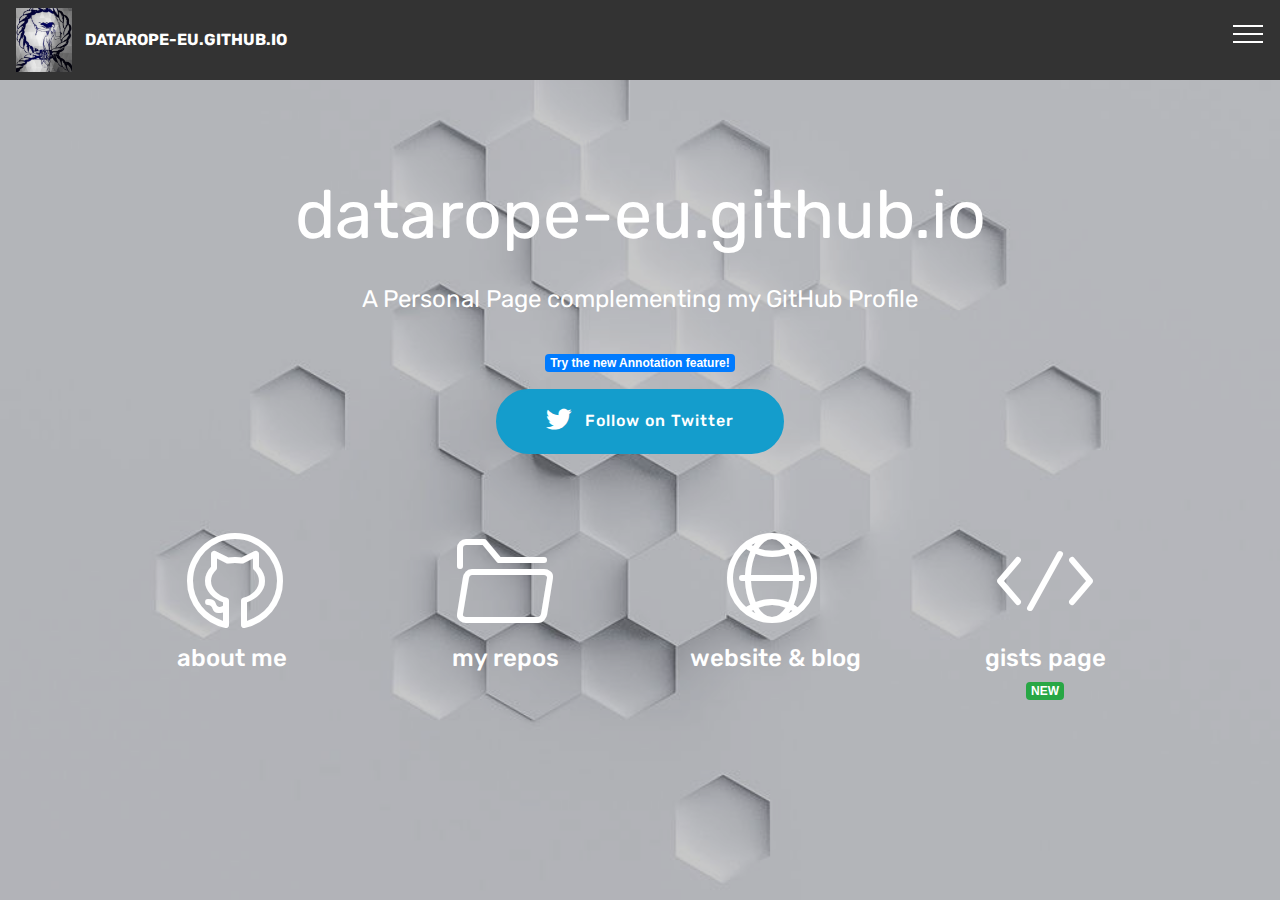
==== commit 8bcdd490: "Adding Badge Message for Annotation feature" ====
--- a/index.html
+++ b/index.html
@@ -66,10 +66,8 @@
                         datarope-eu.github.io</span></h1>
                     <p class="mbr-text pb-3 mbr-white mbr-fonts-style display-5">
                         A Personal Page complementing my GitHub Profile</p>
-                    <p class="mbr-text pb-3 mbr-white mbr-fonts-style display-5">
-                        Try the Annotation Support!</p>                    
+                    <span class="badge badge-primary">Try the new Annotation feature!</span>
                     <div class="mbr-section-btn align-center py-2"><a class="btn btn-md btn-primary display-4" href="https://twitter.com/datarope_eu" target="_blank"><span class="socicon socicon-twitter mbr-iconfont mbr-iconfont-btn"></span>Follow on Twitter</a></div>
-
                     <div class="icons-media-container mbr-white">
                         <div class="card col-12 col-md-6 col-lg-3">
                             <div class="icon-block">
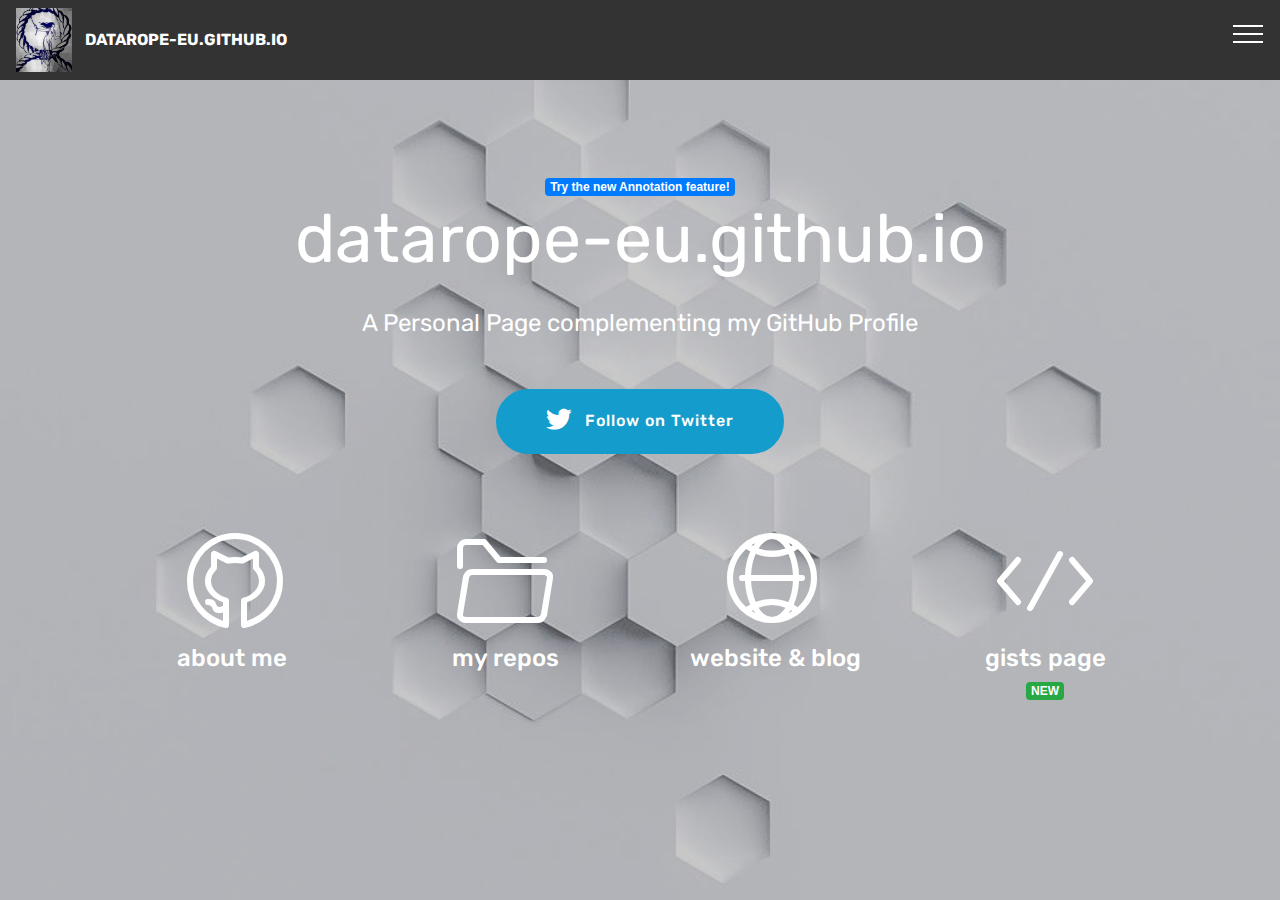
==== commit 77d77cbf: "Another place for Annotate message" ====
--- a/index.html
+++ b/index.html
@@ -62,11 +62,11 @@
     <div class="container  ">
             <div class="media-container">
                 <div class="col-md-12 align-center">
+                    <span class="badge badge-primary">Try the new Annotation feature!</span>
                     <h1 class="mbr-section-title pb-3 mbr-white mbr-bold mbr-fonts-style display-1"><span style="font-weight: normal;">
                         datarope-eu.github.io</span></h1>
                     <p class="mbr-text pb-3 mbr-white mbr-fonts-style display-5">
                         A Personal Page complementing my GitHub Profile</p>
-                    <span class="badge badge-primary">Try the new Annotation feature!</span>
                     <div class="mbr-section-btn align-center py-2"><a class="btn btn-md btn-primary display-4" href="https://twitter.com/datarope_eu" target="_blank"><span class="socicon socicon-twitter mbr-iconfont mbr-iconfont-btn"></span>Follow on Twitter</a></div>
                     <div class="icons-media-container mbr-white">
                         <div class="card col-12 col-md-6 col-lg-3">
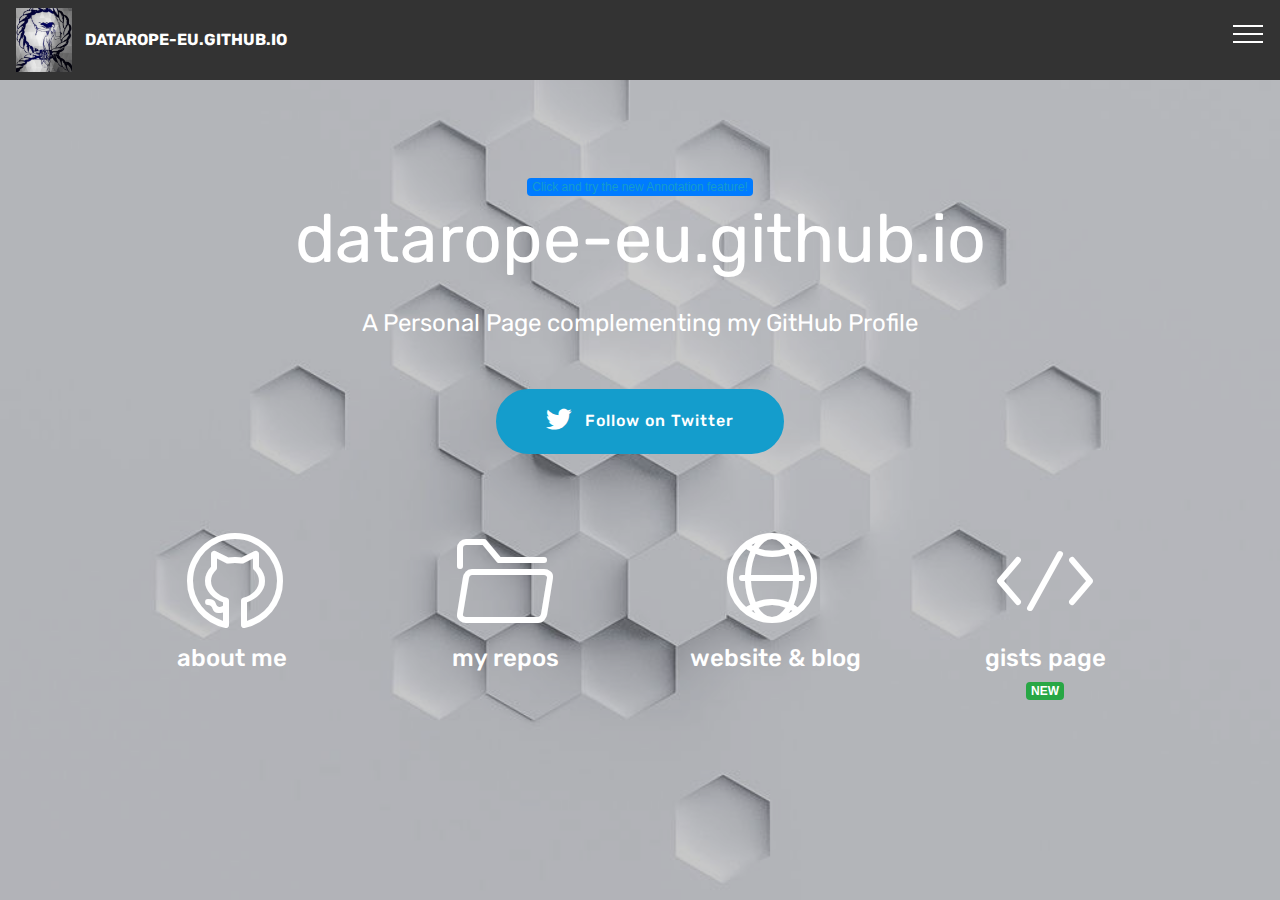
==== commit b8ec8655: "Added homepage link for annotation.html" ====
--- a/index.html
+++ b/index.html
@@ -55,14 +55,14 @@
     </nav>
 </section>
 
-<section class="engine"><a href="https://datarope-eu.github.io">DataRope in GitHub</a></section><section class="header12 cid-r6rmsxIyVg mbr-fullscreen" id="header12-1">
+<section class="engine"><a href="https://datarope-eu.github.io">DataRope on GitHub</a></section><section class="header12 cid-r6rmsxIyVg mbr-fullscreen" id="header12-1">
     <div class="mbr-overlay" style="opacity: 0.4; background-color: rgb(118, 118, 118);">
     </div>
 
     <div class="container  ">
             <div class="media-container">
                 <div class="col-md-12 align-center">
-                    <span class="badge badge-primary">Try the new Annotation feature!</span>
+                    <span class="badge badge-primary"><a href="https://datarope-eu.github.io/annotate.html">Click and try the new Annotation feature!</a></span>
                     <h1 class="mbr-section-title pb-3 mbr-white mbr-bold mbr-fonts-style display-1"><span style="font-weight: normal;">
                         datarope-eu.github.io</span></h1>
                     <p class="mbr-text pb-3 mbr-white mbr-fonts-style display-5">
--- a/assets/mobirise/css/mbr-additional.css
+++ b/assets/mobirise/css/mbr-additional.css
@@ -2239,3 +2239,477 @@
 .cid-r8bSvBnP8D .card {
   padding-bottom: 1.5rem;
 }
+.cid-r6rlyRxG85 .navbar {
+  padding: .5rem 0;
+  background: #333333;
+  transition: none;
+  min-height: 77px;
+}
+.cid-r6rlyRxG85 .navbar-dropdown.bg-color.transparent.opened {
+  background: #333333;
+}
+.cid-r6rlyRxG85 a {
+  font-style: normal;
+}
+.cid-r6rlyRxG85 .nav-item span {
+  padding-right: 0.4em;
+  line-height: 0.5em;
+  vertical-align: text-bottom;
+  position: relative;
+  text-decoration: none;
+}
+.cid-r6rlyRxG85 .nav-item a {
+  display: -webkit-flex;
+  align-items: center;
+  justify-content: center;
+  padding: 0.7rem 0 !important;
+  margin: 0rem .65rem !important;
+  -webkit-align-items: center;
+  -webkit-justify-content: center;
+}
+.cid-r6rlyRxG85 .nav-item:focus,
+.cid-r6rlyRxG85 .nav-link:focus {
+  outline: none;
+}
+.cid-r6rlyRxG85 .btn {
+  padding: 0.4rem 1.5rem;
+  display: -webkit-inline-flex;
+  align-items: center;
+  -webkit-align-items: center;
+}
+.cid-r6rlyRxG85 .btn .mbr-iconfont {
+  font-size: 1.6rem;
+}
+.cid-r6rlyRxG85 .menu-logo {
+  margin-right: auto;
+}
+.cid-r6rlyRxG85 .menu-logo .navbar-brand {
+  display: -webkit-flex;
+  margin-left: 5rem;
+  padding: 0;
+  transition: padding .2s;
+  min-height: 3.8rem;
+  align-items: center;
+  -webkit-align-items: center;
+}
+.cid-r6rlyRxG85 .menu-logo .navbar-brand .navbar-caption-wrap {
+  display: -webkit-flex;
+  -webkit-align-items: center;
+  align-items: center;
+  word-break: break-word;
+  min-width: 7rem;
+  margin: .3rem 0;
+}
+.cid-r6rlyRxG85 .menu-logo .navbar-brand .navbar-caption-wrap .navbar-caption {
+  line-height: 1.2rem !important;
+  padding-right: 2rem;
+}
+.cid-r6rlyRxG85 .menu-logo .navbar-brand .navbar-logo {
+  font-size: 4rem;
+  transition: font-size 0.25s;
+}
+.cid-r6rlyRxG85 .menu-logo .navbar-brand .navbar-logo img {
+  display: -webkit-flex;
+}
+.cid-r6rlyRxG85 .menu-logo .navbar-brand .navbar-logo .mbr-iconfont {
+  transition: font-size 0.25s;
+}
+.cid-r6rlyRxG85 .navbar-toggleable-sm .navbar-collapse {
+  justify-content: flex-end;
+  -webkit-justify-content: flex-end;
+  padding-right: 5rem;
+  width: auto;
+}
+.cid-r6rlyRxG85 .navbar-toggleable-sm .navbar-collapse .navbar-nav {
+  flex-wrap: wrap;
+  -webkit-flex-wrap: wrap;
+  padding-left: 0;
+}
+.cid-r6rlyRxG85 .navbar-toggleable-sm .navbar-collapse .navbar-nav .nav-item {
+  -webkit-align-self: center;
+  align-self: center;
+}
+.cid-r6rlyRxG85 .navbar-toggleable-sm .navbar-collapse .navbar-buttons {
+  padding-left: 0;
+  padding-bottom: 0;
+}
+.cid-r6rlyRxG85 .dropdown .dropdown-menu {
+  background: #333333;
+  display: none;
+  position: absolute;
+  min-width: 5rem;
+  padding-top: 1.4rem;
+  padding-bottom: 1.4rem;
+  text-align: left;
+}
+.cid-r6rlyRxG85 .dropdown .dropdown-menu .dropdown-item {
+  width: auto;
+  padding: 0.235em 1.5385em 0.235em 1.5385em !important;
+}
+.cid-r6rlyRxG85 .dropdown .dropdown-menu .dropdown-item::after {
+  right: 0.5rem;
+}
+.cid-r6rlyRxG85 .dropdown .dropdown-menu .dropdown-submenu {
+  margin: 0;
+}
+.cid-r6rlyRxG85 .dropdown.open > .dropdown-menu {
+  display: block;
+}
+.cid-r6rlyRxG85 .navbar-toggleable-sm.opened:after {
+  position: absolute;
+  width: 100vw;
+  height: 100vh;
+  content: '';
+  background-color: rgba(0, 0, 0, 0.1);
+  left: 0;
+  bottom: 0;
+  transform: translateY(100%);
+  -webkit-transform: translateY(100%);
+  z-index: 1000;
+}
+.cid-r6rlyRxG85 .navbar.navbar-short {
+  min-height: 60px;
+  transition: all .2s;
+}
+.cid-r6rlyRxG85 .navbar.navbar-short .navbar-toggler-right {
+  top: 20px;
+}
+.cid-r6rlyRxG85 .navbar.navbar-short .navbar-logo a {
+  font-size: 2.5rem !important;
+  line-height: 2.5rem;
+  transition: font-size 0.25s;
+}
+.cid-r6rlyRxG85 .navbar.navbar-short .navbar-logo a .mbr-iconfont {
+  font-size: 2.5rem !important;
+}
+.cid-r6rlyRxG85 .navbar.navbar-short .navbar-logo a img {
+  height: 3rem !important;
+}
+.cid-r6rlyRxG85 .navbar.navbar-short .navbar-brand {
+  min-height: 3rem;
+}
+.cid-r6rlyRxG85 button.navbar-toggler {
+  width: 31px;
+  height: 18px;
+  cursor: pointer;
+  transition: all .2s;
+  top: 1.5rem;
+  right: 1rem;
+}
+.cid-r6rlyRxG85 button.navbar-toggler:focus {
+  outline: none;
+}
+.cid-r6rlyRxG85 button.navbar-toggler .hamburger span {
+  position: absolute;
+  right: 0;
+  width: 30px;
+  height: 2px;
+  border-right: 5px;
+  background-color: #ffffff;
+}
+.cid-r6rlyRxG85 button.navbar-toggler .hamburger span:nth-child(1) {
+  top: 0;
+  transition: all .2s;
+}
+.cid-r6rlyRxG85 button.navbar-toggler .hamburger span:nth-child(2) {
+  top: 8px;
+  transition: all .15s;
+}
+.cid-r6rlyRxG85 button.navbar-toggler .hamburger span:nth-child(3) {
+  top: 8px;
+  transition: all .15s;
+}
+.cid-r6rlyRxG85 button.navbar-toggler .hamburger span:nth-child(4) {
+  top: 16px;
+  transition: all .2s;
+}
+.cid-r6rlyRxG85 nav.opened .hamburger span:nth-child(1) {
+  top: 8px;
+  width: 0;
+  opacity: 0;
+  right: 50%;
+  transition: all .2s;
+}
+.cid-r6rlyRxG85 nav.opened .hamburger span:nth-child(2) {
+  -webkit-transform: rotate(45deg);
+  transform: rotate(45deg);
+  transition: all .25s;
+}
+.cid-r6rlyRxG85 nav.opened .hamburger span:nth-child(3) {
+  -webkit-transform: rotate(-45deg);
+  transform: rotate(-45deg);
+  transition: all .25s;
+}
+.cid-r6rlyRxG85 nav.opened .hamburger span:nth-child(4) {
+  top: 8px;
+  width: 0;
+  opacity: 0;
+  right: 50%;
+  transition: all .2s;
+}
+.cid-r6rlyRxG85 .collapsed.navbar-expand {
+  flex-direction: column;
+  -webkit-flex-direction: column;
+}
+.cid-r6rlyRxG85 .collapsed .btn {
+  display: -webkit-flex;
+}
+.cid-r6rlyRxG85 .collapsed .navbar-collapse {
+  display: none !important;
+  padding-right: 0 !important;
+}
+.cid-r6rlyRxG85 .collapsed .navbar-collapse.collapsing,
+.cid-r6rlyRxG85 .collapsed .navbar-collapse.show {
+  display: block !important;
+}
+.cid-r6rlyRxG85 .collapsed .navbar-collapse.collapsing .navbar-nav,
+.cid-r6rlyRxG85 .collapsed .navbar-collapse.show .navbar-nav {
+  display: block;
+  text-align: center;
+}
+.cid-r6rlyRxG85 .collapsed .navbar-collapse.collapsing .navbar-nav .nav-item,
+.cid-r6rlyRxG85 .collapsed .navbar-collapse.show .navbar-nav .nav-item {
+  clear: both;
+}
+.cid-r6rlyRxG85 .collapsed .navbar-collapse.collapsing .navbar-nav .nav-item:last-child,
+.cid-r6rlyRxG85 .collapsed .navbar-collapse.show .navbar-nav .nav-item:last-child {
+  margin-bottom: 1rem;
+}
+.cid-r6rlyRxG85 .collapsed .navbar-collapse.collapsing .navbar-buttons,
+.cid-r6rlyRxG85 .collapsed .navbar-collapse.show .navbar-buttons {
+  text-align: center;
+}
+.cid-r6rlyRxG85 .collapsed .navbar-collapse.collapsing .navbar-buttons:last-child,
+.cid-r6rlyRxG85 .collapsed .navbar-collapse.show .navbar-buttons:last-child {
+  margin-bottom: 1rem;
+}
+.cid-r6rlyRxG85 .collapsed button.navbar-toggler {
+  display: block;
+}
+.cid-r6rlyRxG85 .collapsed .navbar-brand {
+  margin-left: 1rem !important;
+}
+.cid-r6rlyRxG85 .collapsed .navbar-toggleable-sm {
+  flex-direction: column;
+  -webkit-flex-direction: column;
+}
+.cid-r6rlyRxG85 .collapsed .dropdown .dropdown-menu {
+  width: 100%;
+  text-align: center;
+  position: relative;
+  opacity: 0;
+  display: block;
+  height: 0;
+  visibility: hidden;
+  padding: 0;
+  transition-duration: .5s;
+  transition-property: opacity,padding,height;
+}
+.cid-r6rlyRxG85 .collapsed .dropdown.open > .dropdown-menu {
+  position: relative;
+  opacity: 1;
+  height: auto;
+  padding: 1.4rem 0;
+  visibility: visible;
+}
+.cid-r6rlyRxG85 .collapsed .dropdown .dropdown-submenu {
+  left: 0;
+  text-align: center;
+  width: 100%;
+}
+.cid-r6rlyRxG85 .collapsed .dropdown .dropdown-toggle[data-toggle="dropdown-submenu"]::after {
+  margin-top: 0;
+  position: inherit;
+  right: 0;
+  top: 50%;
+  display: inline-block;
+  width: 0;
+  height: 0;
+  margin-left: .3em;
+  vertical-align: middle;
+  content: "";
+  border-top: .30em solid;
+  border-right: .30em solid transparent;
+  border-left: .30em solid transparent;
+}
+@media (max-width: 991px) {
+  .cid-r6rlyRxG85 .navbar-expand {
+    flex-direction: column;
+    -webkit-flex-direction: column;
+  }
+  .cid-r6rlyRxG85 img {
+    height: 3.8rem !important;
+  }
+  .cid-r6rlyRxG85 .btn {
+    display: -webkit-flex;
+  }
+  .cid-r6rlyRxG85 button.navbar-toggler {
+    display: block;
+  }
+  .cid-r6rlyRxG85 .navbar-brand {
+    margin-left: 1rem !important;
+  }
+  .cid-r6rlyRxG85 .navbar-toggleable-sm {
+    flex-direction: column;
+    -webkit-flex-direction: column;
+  }
+  .cid-r6rlyRxG85 .navbar-collapse {
+    display: none !important;
+    padding-right: 0 !important;
+  }
+  .cid-r6rlyRxG85 .navbar-collapse.collapsing,
+  .cid-r6rlyRxG85 .navbar-collapse.show {
+    display: block !important;
+  }
+  .cid-r6rlyRxG85 .navbar-collapse.collapsing .navbar-nav,
+  .cid-r6rlyRxG85 .navbar-collapse.show .navbar-nav {
+    display: block;
+    text-align: center;
+  }
+  .cid-r6rlyRxG85 .navbar-collapse.collapsing .navbar-nav .nav-item,
+  .cid-r6rlyRxG85 .navbar-collapse.show .navbar-nav .nav-item {
+    clear: both;
+  }
+  .cid-r6rlyRxG85 .navbar-collapse.collapsing .navbar-nav .nav-item:last-child,
+  .cid-r6rlyRxG85 .navbar-collapse.show .navbar-nav .nav-item:last-child {
+    margin-bottom: 1rem;
+  }
+  .cid-r6rlyRxG85 .navbar-collapse.collapsing .navbar-buttons,
+  .cid-r6rlyRxG85 .navbar-collapse.show .navbar-buttons {
+    text-align: center;
+  }
+  .cid-r6rlyRxG85 .navbar-collapse.collapsing .navbar-buttons:last-child,
+  .cid-r6rlyRxG85 .navbar-collapse.show .navbar-buttons:last-child {
+    margin-bottom: 1rem;
+  }
+  .cid-r6rlyRxG85 .dropdown .dropdown-menu {
+    width: 100%;
+    text-align: center;
+    position: relative;
+    opacity: 0;
+    display: block;
+    height: 0;
+    visibility: hidden;
+    padding: 0;
+    transition-duration: .5s;
+    transition-property: opacity,padding,height;
+  }
+  .cid-r6rlyRxG85 .dropdown.open > .dropdown-menu {
+    position: relative;
+    opacity: 1;
+    height: auto;
+    padding: 1.4rem 0;
+    visibility: visible;
+  }
+  .cid-r6rlyRxG85 .dropdown .dropdown-submenu {
+    left: 0;
+    text-align: center;
+    width: 100%;
+  }
+  .cid-r6rlyRxG85 .dropdown .dropdown-toggle[data-toggle="dropdown-submenu"]::after {
+    margin-top: 0;
+    position: inherit;
+    right: 0;
+    top: 50%;
+    display: inline-block;
+    width: 0;
+    height: 0;
+    margin-left: .3em;
+    vertical-align: middle;
+    content: "";
+    border-top: .30em solid;
+    border-right: .30em solid transparent;
+    border-left: .30em solid transparent;
+  }
+}
+@media (min-width: 767px) {
+  .cid-r6rlyRxG85 .menu-logo {
+    flex-shrink: 0;
+    -webkit-flex-shrink: 0;
+  }
+}
+.cid-r6rlyRxG85 .navbar-collapse {
+  flex-basis: auto;
+  -webkit-flex-basis: auto;
+}
+.cid-r6rlyRxG85 .nav-link:hover,
+.cid-r6rlyRxG85 .dropdown-item:hover {
+  color: #149dcc !important;
+}
+.cid-rwv8PJXNFp {
+  padding-top: 120px;
+  padding-bottom: 120px;
+  background-image: url("../../../assets/images/mbr-1920x1276.jpg");
+}
+.cid-rwv9CqlXsC {
+  padding-top: 30px;
+  padding-bottom: 30px;
+  background-color: #ffffff;
+}
+.cid-rwv9CqlXsC .line {
+  background-color: #149dcc;
+  color: #149dcc;
+  align: center;
+  height: 2px;
+  margin: 0 auto;
+}
+.cid-rwv9CqlXsC .section-text {
+  padding: 2rem 0;
+}
+.cid-rwv9CqlXsC .inner-container {
+  margin: 0 auto;
+}
+@media (max-width: 768px) {
+  .cid-rwv9CqlXsC .inner-container {
+    width: 100% !important;
+  }
+}
+.cid-rwv9gP9dlx {
+  padding-top: 60px;
+  padding-bottom: 60px;
+  position: relative;
+  background-color: #f9f9f9;
+}
+.cid-rwv9gP9dlx .card {
+  border-radius: 0px;
+  margin-bottom: -1px;
+}
+.cid-rwv9gP9dlx .card .card-header {
+  border-radius: 0px;
+  border: 0px;
+  padding: 0;
+}
+.cid-rwv9gP9dlx .card .card-header a.panel-title {
+  margin-bottom: 0;
+  font-style: normal;
+  font-weight: 500;
+  display: block;
+  text-decoration: none !important;
+  margin-top: -1px;
+  line-height: normal;
+}
+.cid-rwv9gP9dlx .card .card-header a.panel-title:focus {
+  text-decoration: none !important;
+}
+.cid-rwv9gP9dlx .card .card-header a.panel-title h4 {
+  padding: 1.3rem 2rem;
+  border: 1px solid #dfdfdf;
+  margin-bottom: 0;
+}
+.cid-rwv9gP9dlx .card .card-header a.panel-title h4 .sign {
+  padding-right: 1rem;
+}
+.cid-rwv9gP9dlx .card .panel-body {
+  color: #767676;
+}
+.cid-rwv9gP9dlx H4 {
+  text-align: left;
+}
+.cid-rwvkNSmdzn {
+  padding-top: 60px;
+  padding-bottom: 60px;
+  background-color: #12bffa;
+}
+.cid-rwvkNSmdzn .mbr-text {
+  color: #767676;
+}
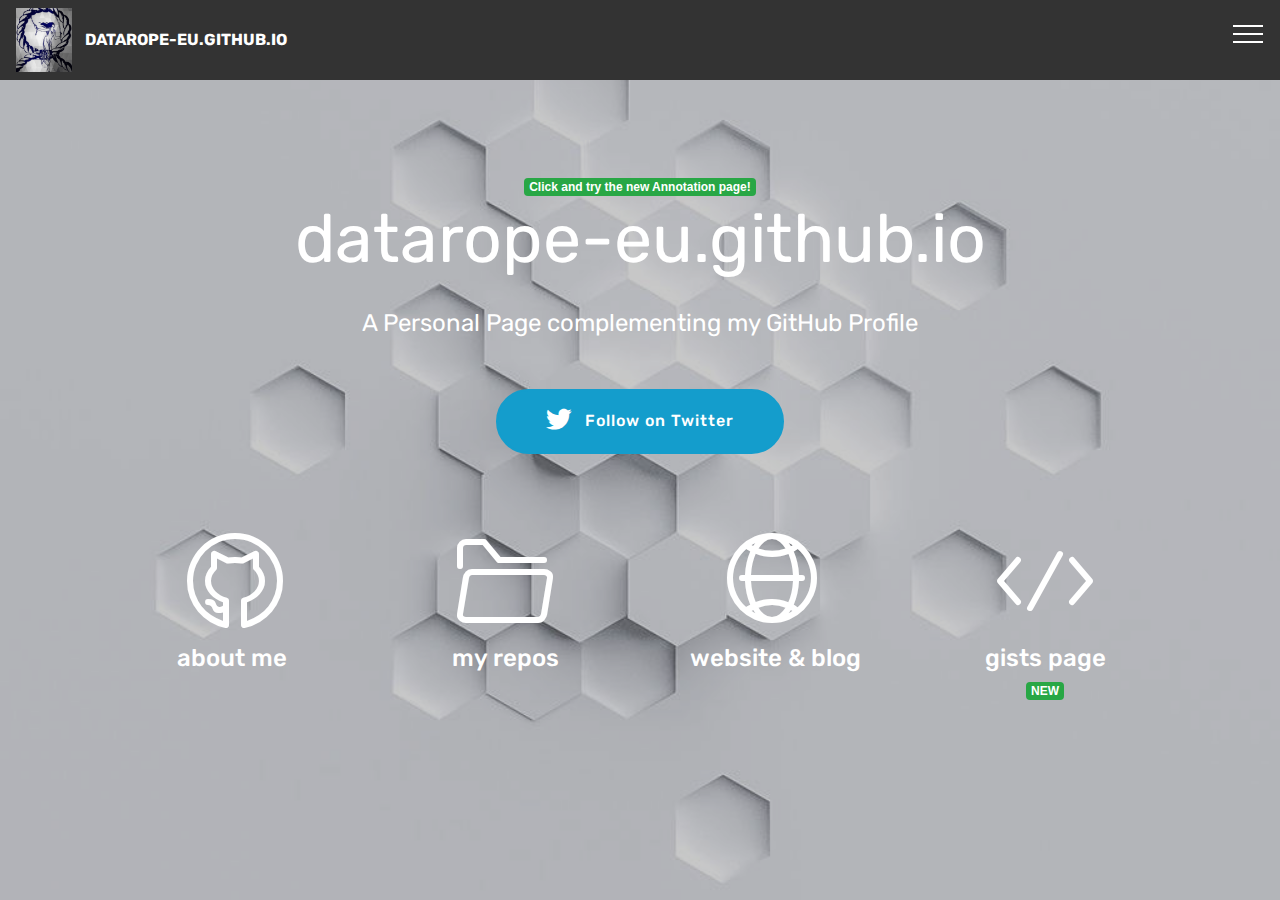
==== commit 7ac7c114: "Link to Annotation page" ====
--- a/index.html
+++ b/index.html
@@ -62,7 +62,7 @@
     <div class="container  ">
             <div class="media-container">
                 <div class="col-md-12 align-center">
-                    <span class="badge badge-primary"><a href="https://datarope-eu.github.io/annotate.html">Click and try the new Annotation feature!</a></span>
+                    <a href="https://datarope-eu.github.io/annotate.html" target="_blank"><span class="badge badge-success" title="Annotation Project Page">Click and try the new Annotation page!</span></a>
                     <h1 class="mbr-section-title pb-3 mbr-white mbr-bold mbr-fonts-style display-1"><span style="font-weight: normal;">
                         datarope-eu.github.io</span></h1>
                     <p class="mbr-text pb-3 mbr-white mbr-fonts-style display-5">
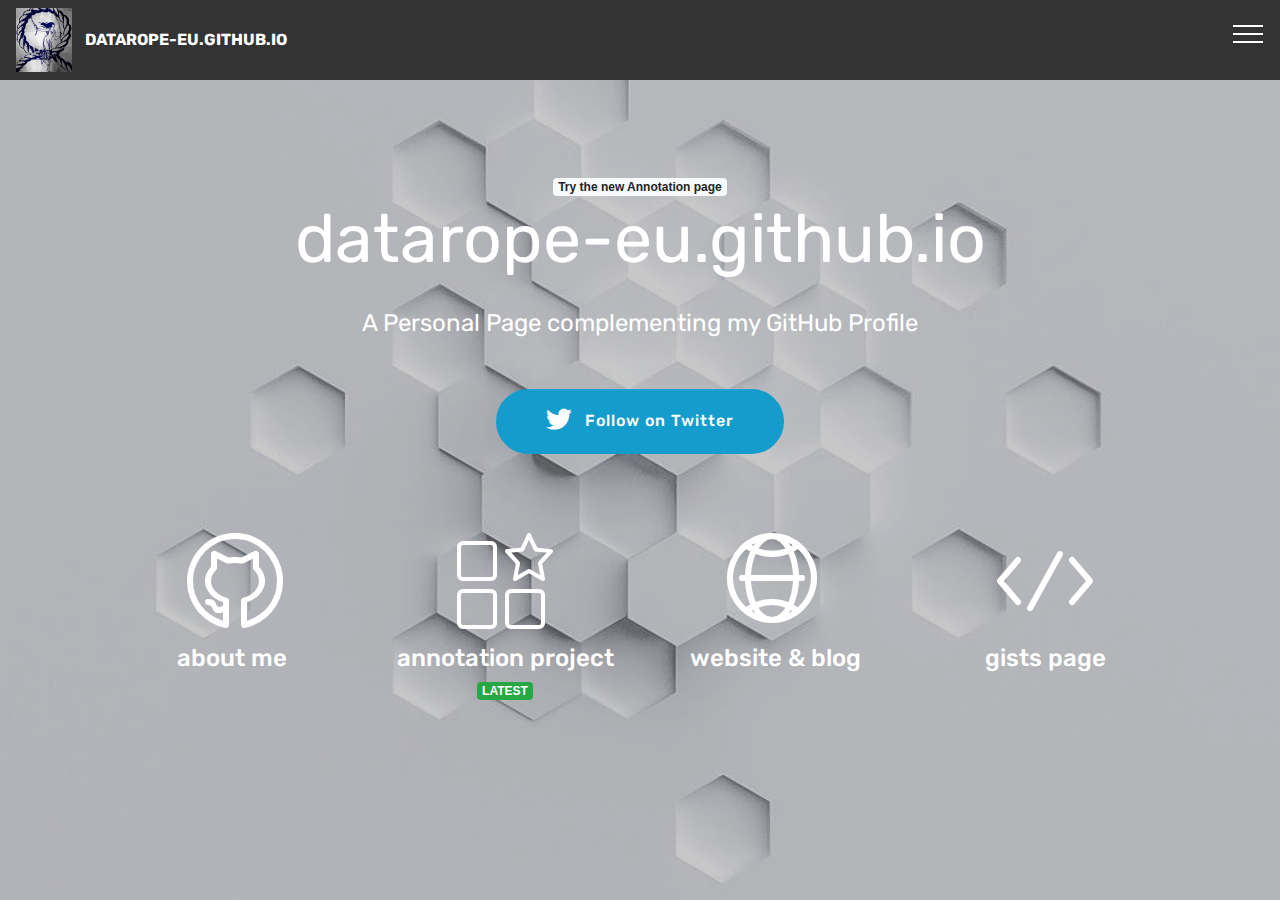
==== commit 9a12b1cf: "Style, Layout changes index.html, annotate.html" ====
--- a/index.html
+++ b/index.html
@@ -62,7 +62,7 @@
     <div class="container  ">
             <div class="media-container">
                 <div class="col-md-12 align-center">
-                    <a href="https://datarope-eu.github.io/annotate.html" target="_blank"><span class="badge badge-success" title="Annotation Project Page">Click and try the new Annotation page!</span></a>
+                    <a href="https://datarope-eu.github.io/annotate.html" target="_blank"><span class="badge badge-light" title="Annotation Project Page">Try the new Annotation page</span></a>
                     <h1 class="mbr-section-title pb-3 mbr-white mbr-bold mbr-fonts-style display-1"><span style="font-weight: normal;">
                         datarope-eu.github.io</span></h1>
                     <p class="mbr-text pb-3 mbr-white mbr-fonts-style display-5">
@@ -81,12 +81,12 @@
 
                         <div class="card col-12 col-md-6 col-lg-3">
                             <div class="icon-block">
-                                <a href="my-repos.html" target="_blank">
-                                    <span class="mbr-iconfont mbrib-opened-folder"></span>
+                                <a href="annotate.html" target="_blank">
+                                    <span class="mbr-iconfont mbri-features"></span>
                                 </a>
                             </div>
-                            <h5 class="mbr-fonts-style display-5">
-                                my repos</h5>
+                            <h5 class="mbr-fonts-style display-5">annotation project</h5>
+                            <a href="annotate.html" target="_blank"><span class="badge badge-success" title="Annotate Evrything (including Typos)">LATEST</span></a>
                         </div>
 
                         <div class="card col-12 col-md-6 col-lg-3">
@@ -105,7 +105,7 @@
                                 </a>
                             </div>
                             <h5 class="mbr-fonts-style display-5">gists page</h5>
-                            <a href="https://gist.github.com/datarope-eu" target="_blank"><span class="badge badge-success" title="gits gobbling up gists">NEW</span></a>
+                            
                         </div>
                     </div>
                 </div>
@@ -119,6 +119,5 @@
   <script src="assets/dropdown/js/script.min.js"></script>
   <script src="assets/viewportchecker/jquery.viewportchecker.js"></script>
   <script src="assets/theme/js/script.js"></script>
-  <script src="https://hypothes.is/embed.js" async></script>
   </body>
 </html>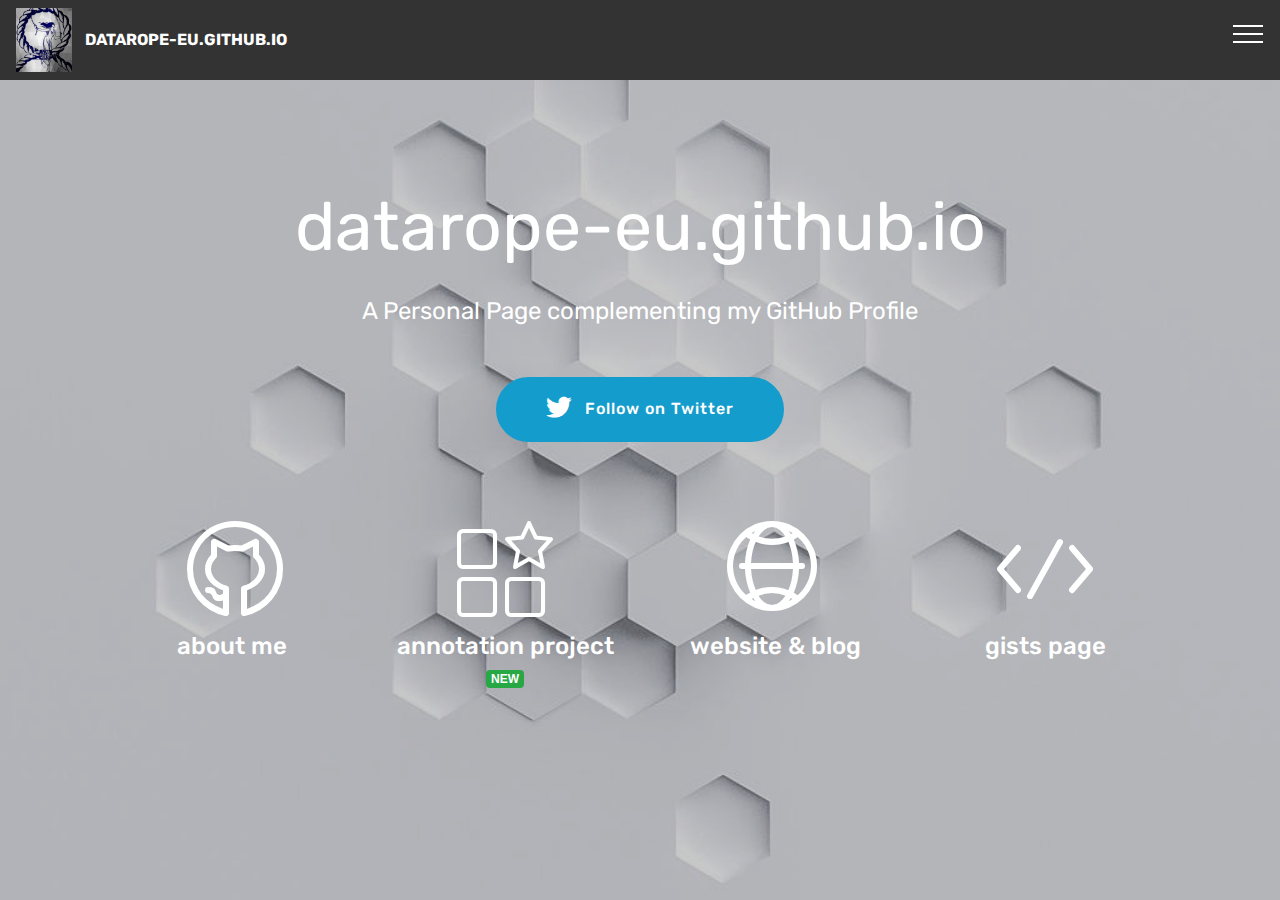
==== commit bfa0696b: "Compress annotate background picture, layout cleaning" ====
--- a/index.html
+++ b/index.html
@@ -62,7 +62,6 @@
     <div class="container  ">
             <div class="media-container">
                 <div class="col-md-12 align-center">
-                    <a href="https://datarope-eu.github.io/annotate.html" target="_blank"><span class="badge badge-light" title="Annotation Project Page">Try the new Annotation page</span></a>
                     <h1 class="mbr-section-title pb-3 mbr-white mbr-bold mbr-fonts-style display-1"><span style="font-weight: normal;">
                         datarope-eu.github.io</span></h1>
                     <p class="mbr-text pb-3 mbr-white mbr-fonts-style display-5">
@@ -86,7 +85,7 @@
                                 </a>
                             </div>
                             <h5 class="mbr-fonts-style display-5">annotation project</h5>
-                            <a href="annotate.html" target="_blank"><span class="badge badge-success" title="Annotate Evrything (including Typos)">LATEST</span></a>
+                            <a href="annotate.html" target="_blank"><span class="badge badge-success" title="Annotate Evrything (including Typos)">NEW</span></a>
                         </div>
 
                         <div class="card col-12 col-md-6 col-lg-3">
